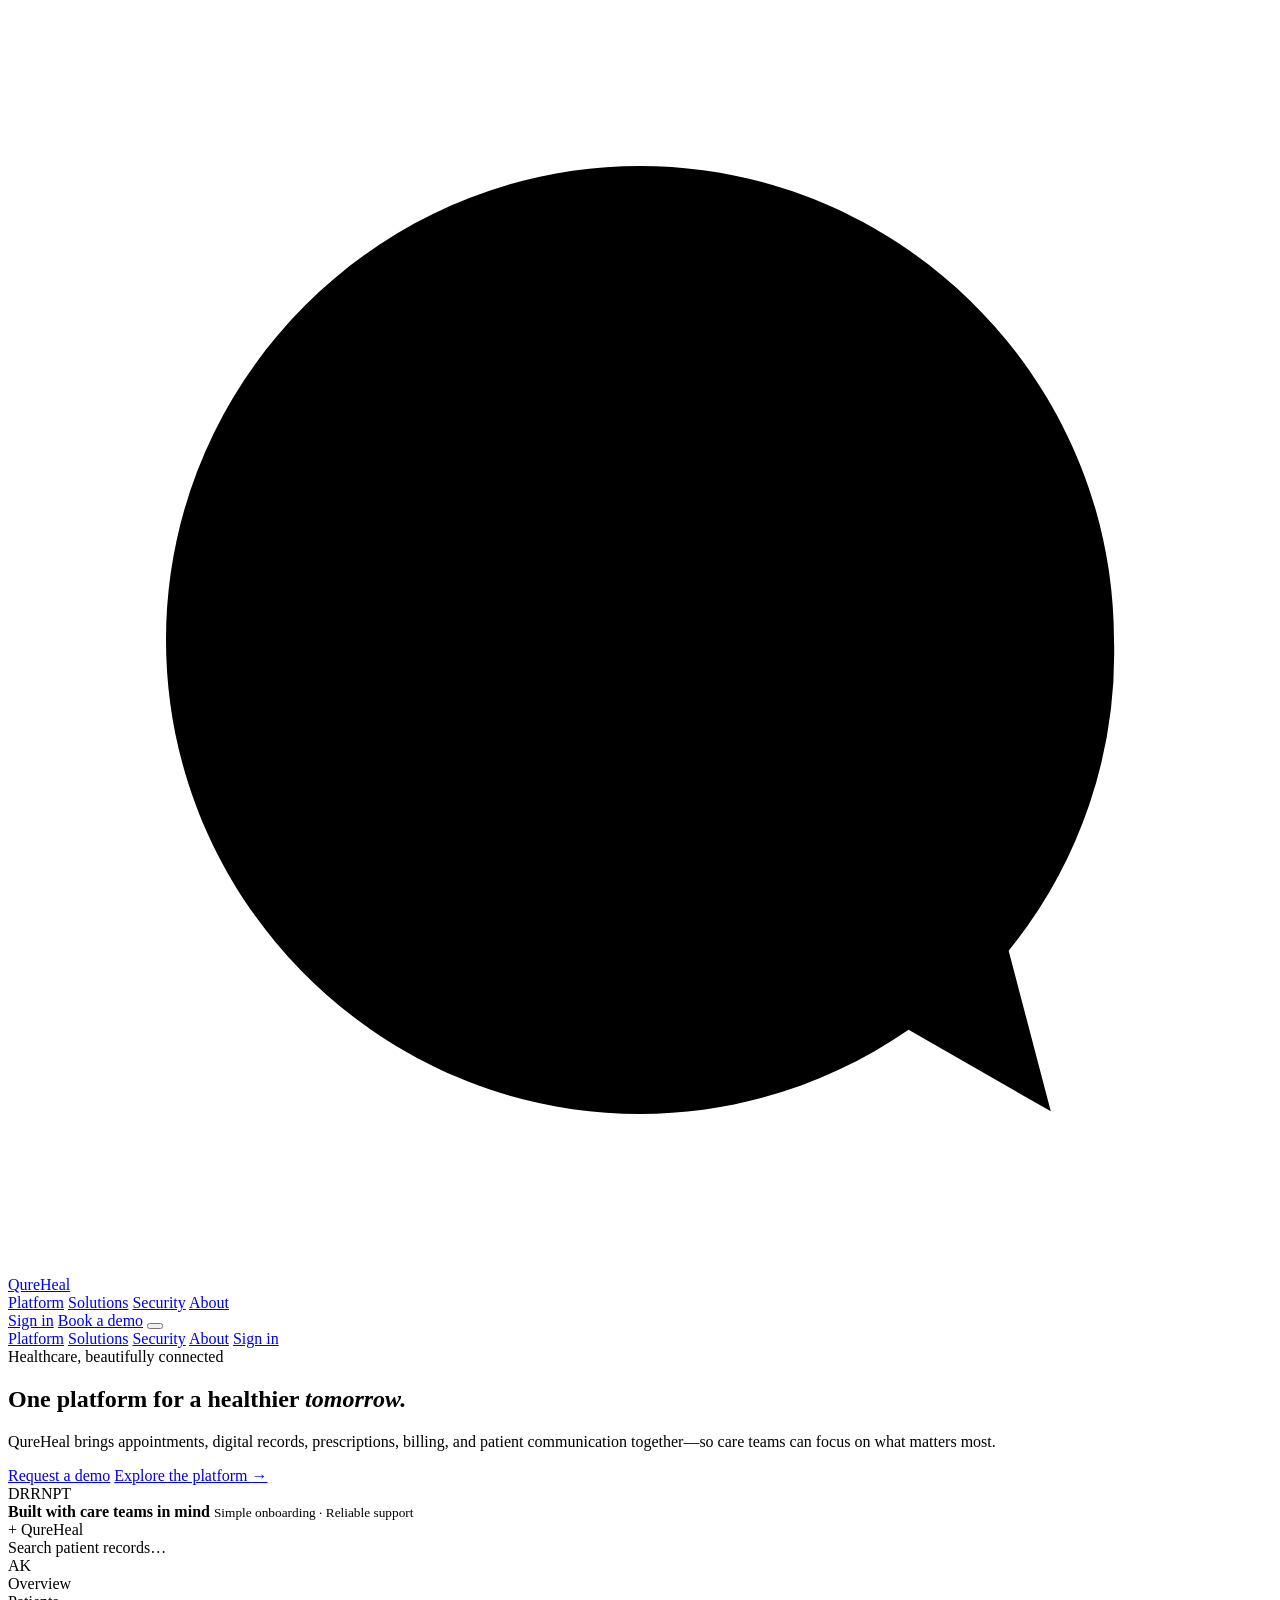
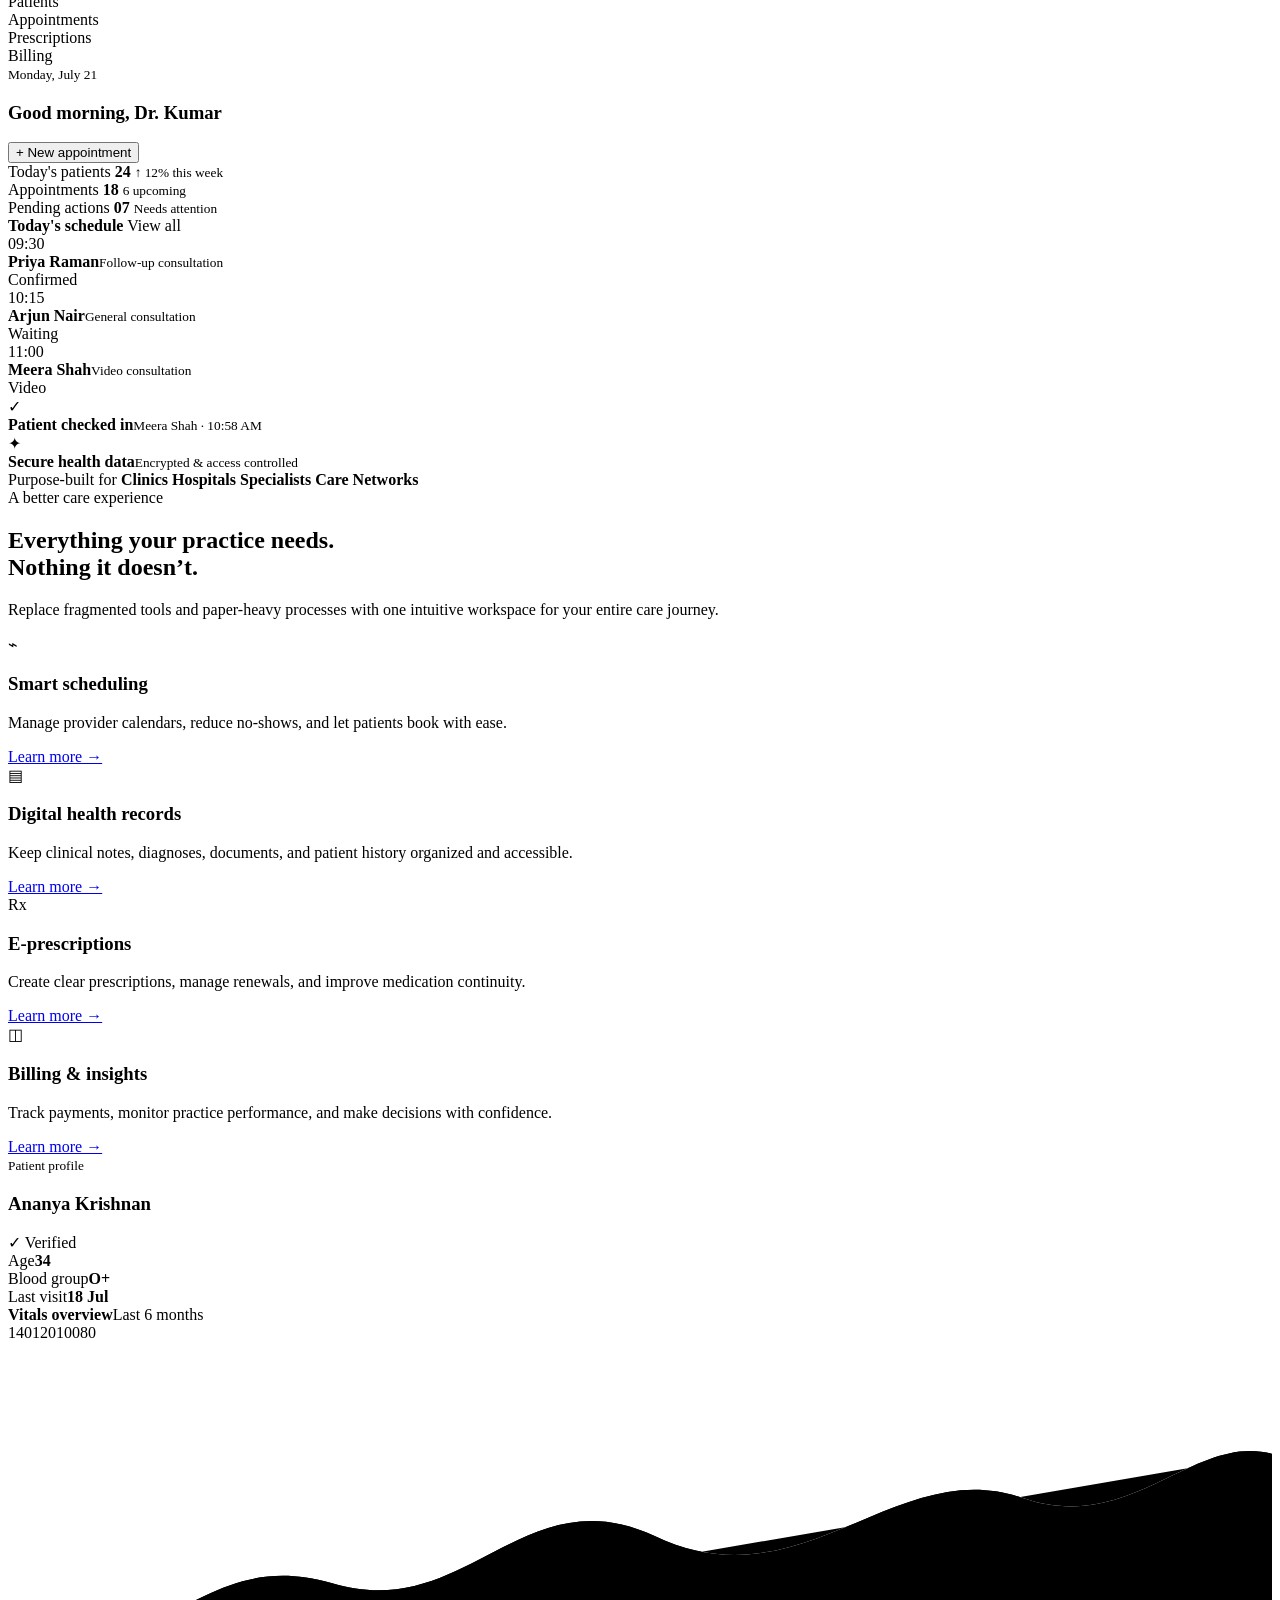
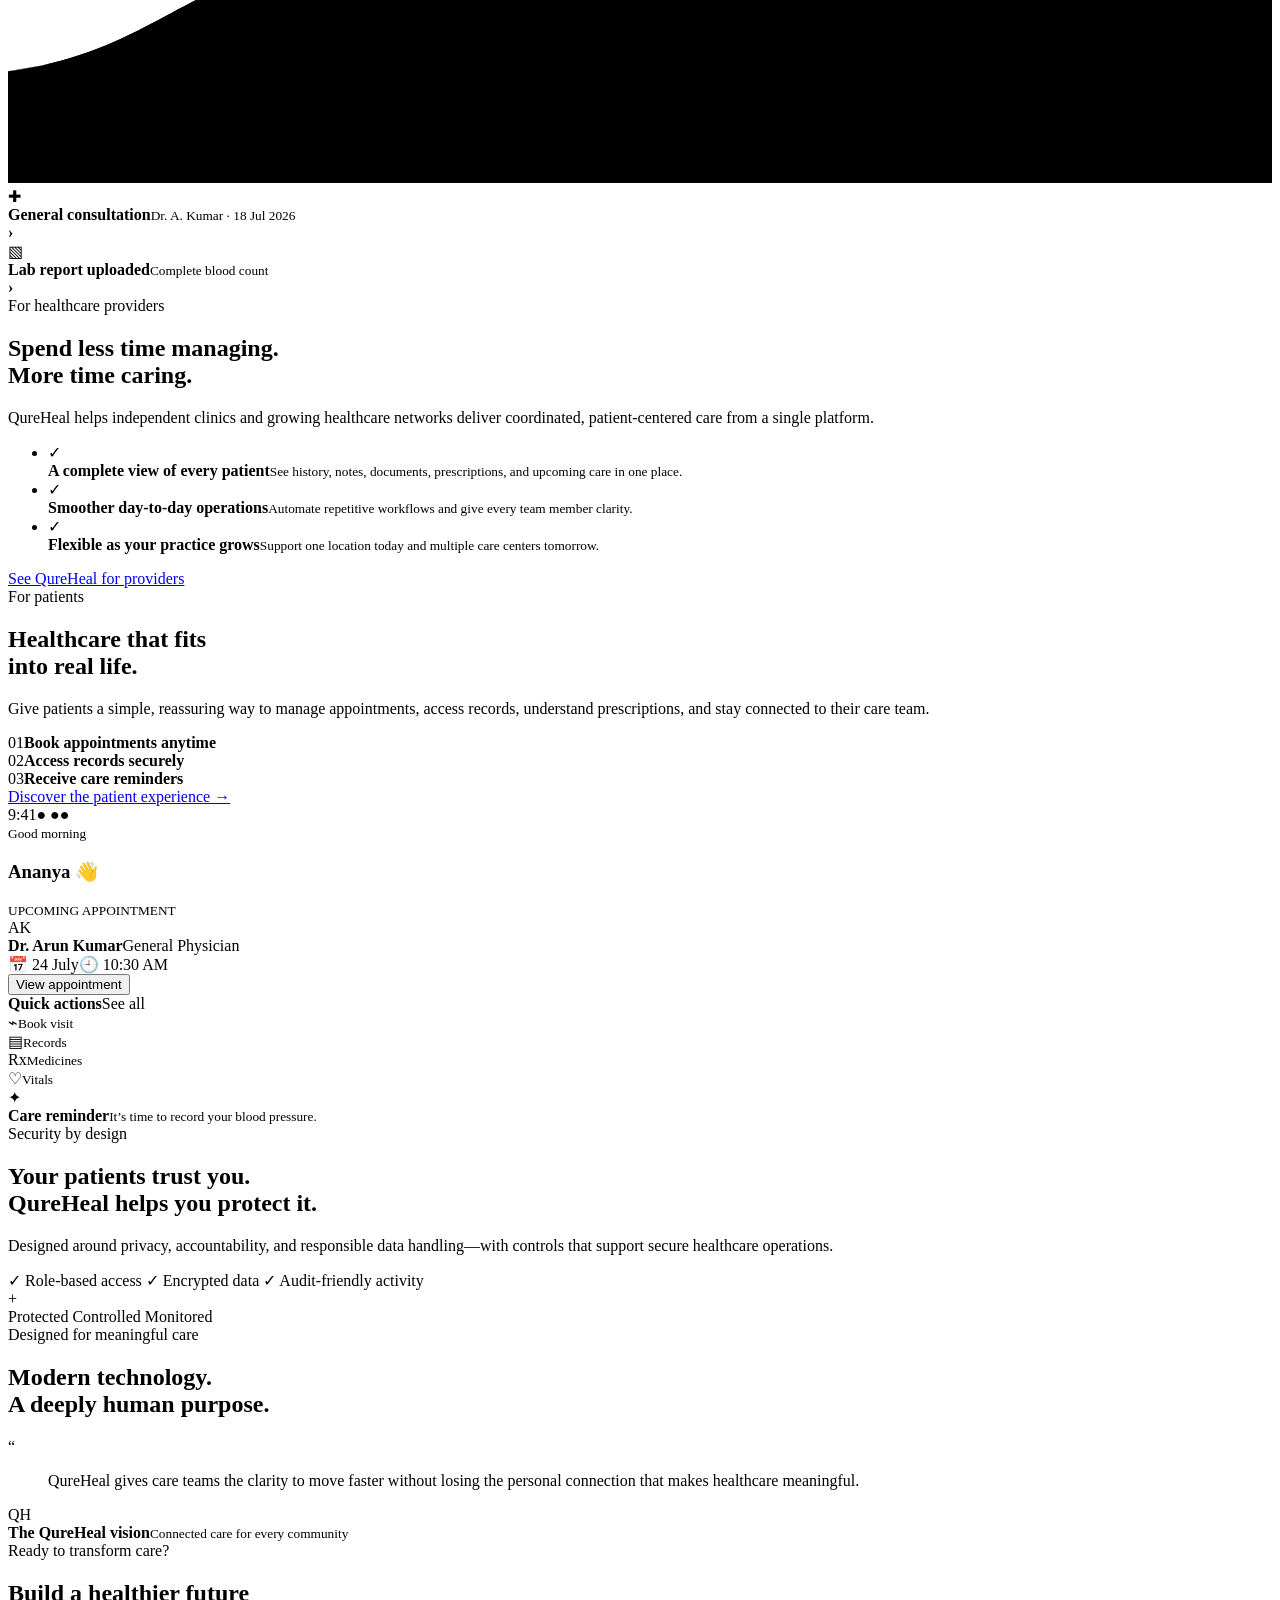
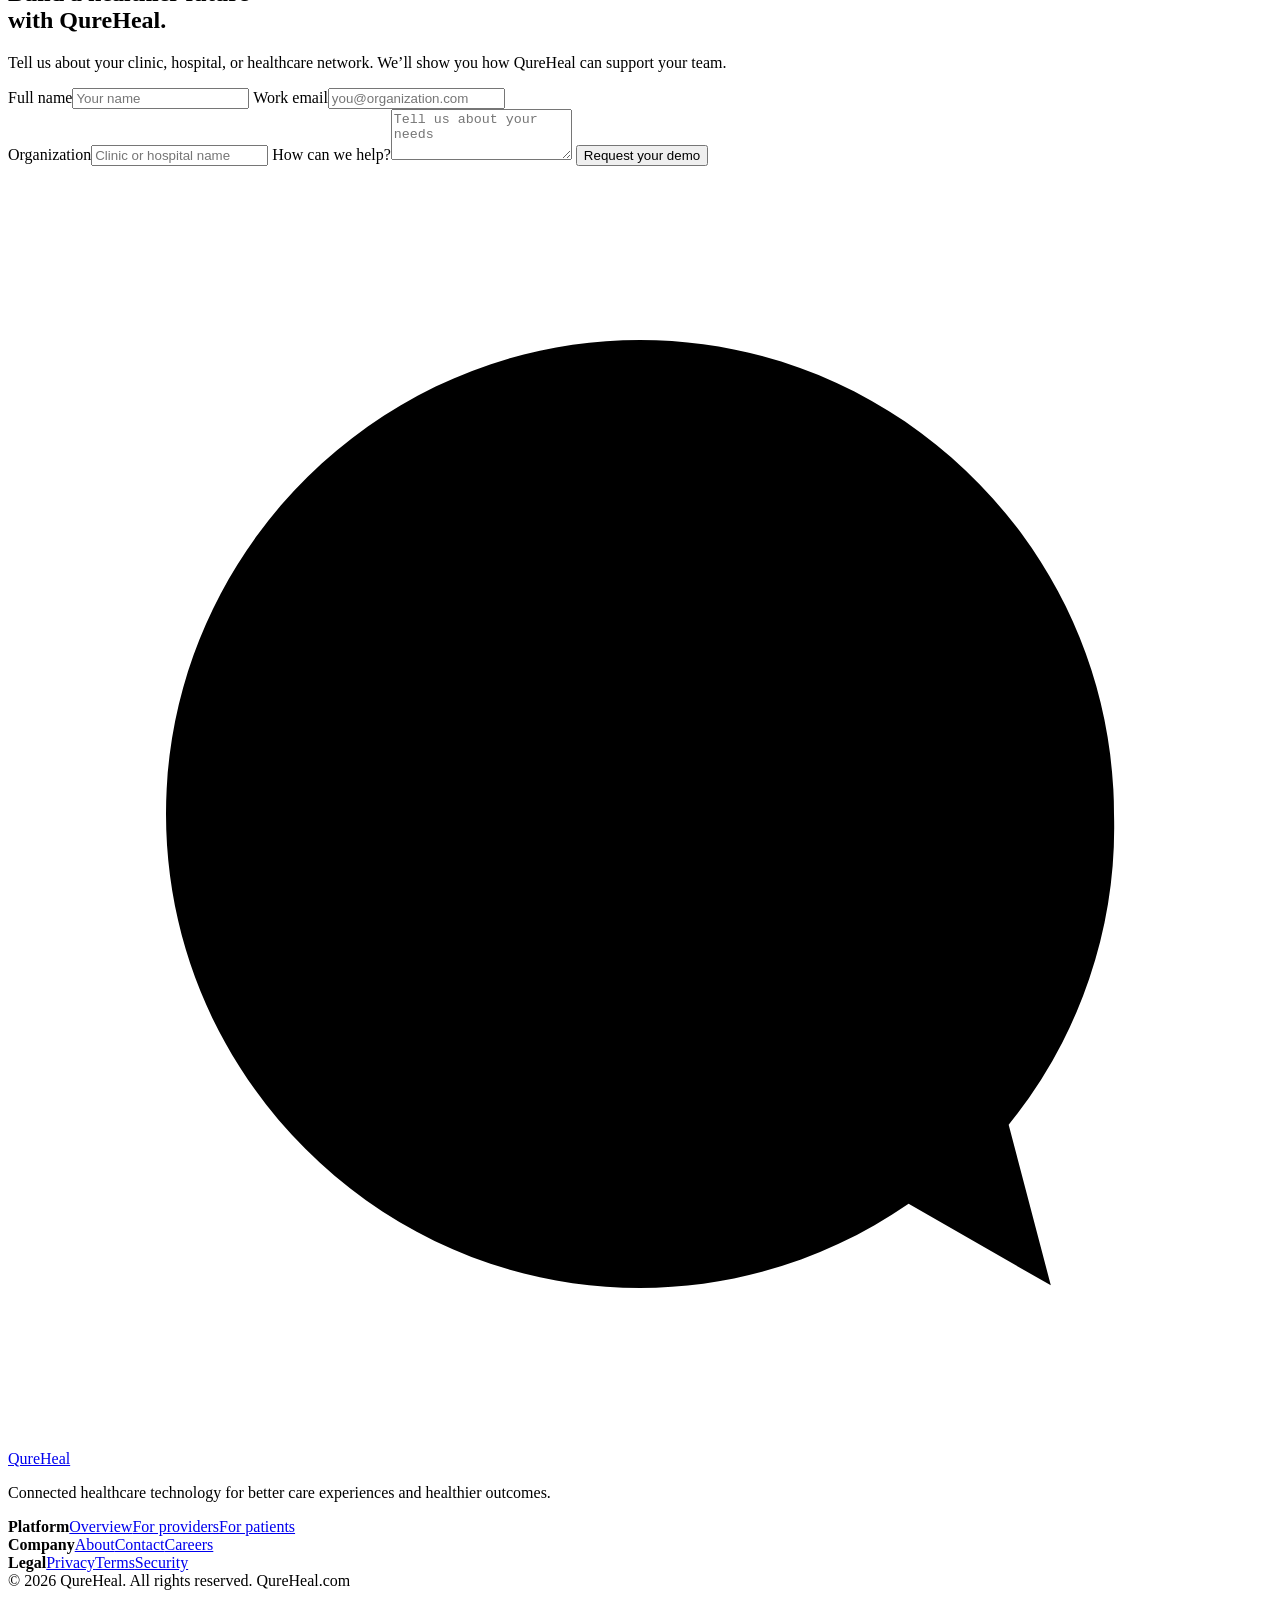
==== index.html @ cb043778 "index.html" ====
<!DOCTYPE html>
<html lang="en">
<head>
  <meta charset="UTF-8" />
  <meta name="viewport" content="width=device-width, initial-scale=1.0" />
  <meta name="description" content="QureHeal connects clinics, doctors, and patients through secure digital health records, appointments, prescriptions, and care coordination." />
  <title>QureHeal — Connected Care. Better Outcomes.</title>
  <link rel="preconnect" href="https://fonts.googleapis.com">
  <link rel="preconnect" href="https://fonts.gstatic.com" crossorigin>
  <link href="https://fonts.googleapis.com/css2?family=DM+Sans:wght@400;500;600;700&family=Manrope:wght@600;700;800&display=swap" rel="stylesheet">
  <link rel="stylesheet" href="styles.css" />
</head>
<body>
  <header class="site-header" id="top">
    <div class="container nav-wrap">
      <a class="brand" href="#top" aria-label="QureHeal home">
        <span class="brand-mark" aria-hidden="true">
          <svg viewBox="0 0 48 48">
            <path d="M24 6C14.1 6 6 14.1 6 24s8.1 18 18 18c3.8 0 7.3-1.2 10.2-3.2l5.4 3.1-1.6-6.1A17.9 17.9 0 0 0 42 24C42 14.1 33.9 6 24 6Z"/>
            <path class="cross" d="M21 14h6v7h7v6h-7v7h-6v-7h-7v-6h7z"/>
          </svg>
        </span>
        <span>Qure<span>Heal</span></span>
      </a>

      <nav class="desktop-nav" aria-label="Primary navigation">
        <a href="#platform">Platform</a>
        <a href="#solutions">Solutions</a>
        <a href="#security">Security</a>
        <a href="#about">About</a>
      </nav>

      <div class="nav-actions">
        <a class="text-link desktop-only" href="#contact">Sign in</a>
        <a class="btn btn-small" href="#contact">Book a demo</a>
        <button class="menu-button" aria-label="Open menu" aria-expanded="false">
          <span></span><span></span><span></span>
        </button>
      </div>
    </div>

    <div class="mobile-nav" aria-hidden="true">
      <a href="#platform">Platform</a>
      <a href="#solutions">Solutions</a>
      <a href="#security">Security</a>
      <a href="#about">About</a>
      <a href="#contact">Sign in</a>
    </div>
  </header>

  <main>
    <section class="hero">
      <div class="hero-orb hero-orb-one"></div>
      <div class="hero-orb hero-orb-two"></div>
      <div class="container hero-grid">
        <div class="hero-copy reveal">
          <div class="eyebrow">
            <span class="eyebrow-dot"></span>
            Healthcare, beautifully connected
          </div>
          <h1>One platform for a healthier <em>tomorrow.</em></h1>
          <p class="hero-lead">
            QureHeal brings appointments, digital records, prescriptions, billing, and patient communication together—so care teams can focus on what matters most.
          </p>
          <div class="hero-actions">
            <a class="btn" href="#contact">Request a demo</a>
            <a class="btn btn-secondary" href="#platform">
              Explore the platform
              <span aria-hidden="true">→</span>
            </a>
          </div>
          <div class="trust-row">
            <div class="avatar-stack" aria-label="Healthcare professionals">
              <span>DR</span><span>RN</span><span>PT</span>
            </div>
            <div>
              <strong>Built with care teams in mind</strong>
              <small>Simple onboarding · Reliable support</small>
            </div>
          </div>
        </div>

        <div class="hero-visual reveal">
          <div class="dashboard-shell">
            <div class="dashboard-top">
              <div class="mini-brand"><span>+</span> QureHeal</div>
              <div class="dashboard-search">Search patient records…</div>
              <div class="doctor-avatar">AK</div>
            </div>
            <div class="dashboard-body">
              <aside class="dash-sidebar">
                <div class="side-pill active">Overview</div>
                <div class="side-pill">Patients</div>
                <div class="side-pill">Appointments</div>
                <div class="side-pill">Prescriptions</div>
                <div class="side-pill">Billing</div>
              </aside>
              <div class="dash-content">
                <div class="dash-title-row">
                  <div>
                    <small>Monday, July 21</small>
                    <h3>Good morning, Dr. Kumar</h3>
                  </div>
                  <button>+ New appointment</button>
                </div>
                <div class="metric-grid">
                  <div class="metric-card">
                    <span>Today's patients</span>
                    <strong>24</strong>
                    <small>↑ 12% this week</small>
                  </div>
                  <div class="metric-card">
                    <span>Appointments</span>
                    <strong>18</strong>
                    <small>6 upcoming</small>
                  </div>
                  <div class="metric-card">
                    <span>Pending actions</span>
                    <strong>07</strong>
                    <small>Needs attention</small>
                  </div>
                </div>
                <div class="schedule-card">
                  <div class="schedule-head">
                    <strong>Today's schedule</strong>
                    <span>View all</span>
                  </div>
                  <div class="appointment">
                    <time>09:30</time><span class="status-dot"></span>
                    <div><strong>Priya Raman</strong><small>Follow-up consultation</small></div>
                    <span class="tag">Confirmed</span>
                  </div>
                  <div class="appointment">
                    <time>10:15</time><span class="status-dot orange"></span>
                    <div><strong>Arjun Nair</strong><small>General consultation</small></div>
                    <span class="tag waiting">Waiting</span>
                  </div>
                  <div class="appointment">
                    <time>11:00</time><span class="status-dot blue"></span>
                    <div><strong>Meera Shah</strong><small>Video consultation</small></div>
                    <span class="tag video">Video</span>
                  </div>
                </div>
              </div>
            </div>
          </div>

          <div class="floating-card floating-patient">
            <span class="float-icon">✓</span>
            <div><strong>Patient checked in</strong><small>Meera Shah · 10:58 AM</small></div>
          </div>

          <div class="floating-card floating-secure">
            <span class="shield">✦</span>
            <div><strong>Secure health data</strong><small>Encrypted & access controlled</small></div>
          </div>
        </div>
      </div>
      <div class="container logo-strip">
        <span>Purpose-built for</span>
        <strong>Clinics</strong>
        <strong>Hospitals</strong>
        <strong>Specialists</strong>
        <strong>Care Networks</strong>
      </div>
    </section>

    <section class="section intro-section" id="platform">
      <div class="container centered reveal">
        <div class="section-kicker">A better care experience</div>
        <h2>Everything your practice needs.<br><span>Nothing it doesn’t.</span></h2>
        <p>Replace fragmented tools and paper-heavy processes with one intuitive workspace for your entire care journey.</p>
      </div>

      <div class="container feature-grid">
        <article class="feature-card reveal">
          <div class="feature-icon">⌁</div>
          <h3>Smart scheduling</h3>
          <p>Manage provider calendars, reduce no-shows, and let patients book with ease.</p>
          <a href="#contact">Learn more →</a>
        </article>
        <article class="feature-card reveal">
          <div class="feature-icon">▤</div>
          <h3>Digital health records</h3>
          <p>Keep clinical notes, diagnoses, documents, and patient history organized and accessible.</p>
          <a href="#contact">Learn more →</a>
        </article>
        <article class="feature-card reveal">
          <div class="feature-icon">Rx</div>
          <h3>E-prescriptions</h3>
          <p>Create clear prescriptions, manage renewals, and improve medication continuity.</p>
          <a href="#contact">Learn more →</a>
        </article>
        <article class="feature-card reveal">
          <div class="feature-icon">◫</div>
          <h3>Billing & insights</h3>
          <p>Track payments, monitor practice performance, and make decisions with confidence.</p>
          <a href="#contact">Learn more →</a>
        </article>
      </div>
    </section>

    <section class="section split-section" id="solutions">
      <div class="container split-grid">
        <div class="product-visual reveal">
          <div class="patient-panel">
            <div class="panel-header">
              <div>
                <small>Patient profile</small>
                <h3>Ananya Krishnan</h3>
              </div>
              <span class="verified">✓ Verified</span>
            </div>
            <div class="patient-summary">
              <div><span>Age</span><strong>34</strong></div>
              <div><span>Blood group</span><strong>O+</strong></div>
              <div><span>Last visit</span><strong>18 Jul</strong></div>
            </div>
            <div class="vitals">
              <div class="vitals-head"><strong>Vitals overview</strong><span>Last 6 months</span></div>
              <div class="chart">
                <div class="chart-labels"><span>140</span><span>120</span><span>100</span><span>80</span></div>
                <svg viewBox="0 0 430 150" preserveAspectRatio="none" aria-label="Sample patient vitals chart">
                  <defs>
                    <linearGradient id="area" x1="0" y1="0" x2="0" y2="1">
                      <stop offset="0%" stop-color="#11b89a" stop-opacity=".3"/>
                      <stop offset="100%" stop-color="#11b89a" stop-opacity="0"/>
                    </linearGradient>
                  </defs>
                  <path class="area" d="M0,112 C55,105 68,70 110,82 C156,96 175,45 220,66 C270,90 302,38 345,53 C382,66 403,31 430,38 L430,150 L0,150 Z"/>
                  <path class="line" d="M0,112 C55,105 68,70 110,82 C156,96 175,45 220,66 C270,90 302,38 345,53 C382,66 403,31 430,38"/>
                </svg>
              </div>
            </div>
            <div class="record-list">
              <div><span class="record-icon">✚</span><div><strong>General consultation</strong><small>Dr. A. Kumar · 18 Jul 2026</small></div><b>›</b></div>
              <div><span class="record-icon purple">▧</span><div><strong>Lab report uploaded</strong><small>Complete blood count</small></div><b>›</b></div>
            </div>
          </div>
        </div>

        <div class="split-copy reveal">
          <div class="section-kicker">For healthcare providers</div>
          <h2>Spend less time managing.<br><span>More time caring.</span></h2>
          <p>QureHeal helps independent clinics and growing healthcare networks deliver coordinated, patient-centered care from a single platform.</p>
          <ul class="check-list">
            <li><span>✓</span><div><strong>A complete view of every patient</strong><small>See history, notes, documents, prescriptions, and upcoming care in one place.</small></div></li>
            <li><span>✓</span><div><strong>Smoother day-to-day operations</strong><small>Automate repetitive workflows and give every team member clarity.</small></div></li>
            <li><span>✓</span><div><strong>Flexible as your practice grows</strong><small>Support one location today and multiple care centers tomorrow.</small></div></li>
          </ul>
          <a class="btn btn-dark" href="#contact">See QureHeal for providers</a>
        </div>
      </div>
    </section>

    <section class="section patient-section">
      <div class="container split-grid reverse">
        <div class="split-copy reveal">
          <div class="section-kicker">For patients</div>
          <h2>Healthcare that fits<br><span>into real life.</span></h2>
          <p>Give patients a simple, reassuring way to manage appointments, access records, understand prescriptions, and stay connected to their care team.</p>
          <div class="mini-features">
            <div><span>01</span><strong>Book appointments anytime</strong></div>
            <div><span>02</span><strong>Access records securely</strong></div>
            <div><span>03</span><strong>Receive care reminders</strong></div>
          </div>
          <a class="btn btn-secondary" href="#contact">Discover the patient experience →</a>
        </div>

        <div class="phone-scene reveal">
          <div class="phone">
            <div class="phone-notch"></div>
            <div class="phone-screen">
              <div class="phone-top"><span>9:41</span><span>● ●●</span></div>
              <div class="phone-greeting"><small>Good morning</small><h3>Ananya 👋</h3></div>
              <div class="next-visit">
                <small>UPCOMING APPOINTMENT</small>
                <div class="doctor-row">
                  <div class="doc-image">AK</div>
                  <div><strong>Dr. Arun Kumar</strong><span>General Physician</span></div>
                </div>
                <div class="visit-meta"><span>📅 24 July</span><span>🕘 10:30 AM</span></div>
                <button>View appointment</button>
              </div>
              <div class="quick-title"><strong>Quick actions</strong><span>See all</span></div>
              <div class="quick-grid">
                <div><span>⌁</span><small>Book visit</small></div>
                <div><span>▤</span><small>Records</small></div>
                <div><span>Rx</span><small>Medicines</small></div>
                <div><span>♡</span><small>Vitals</small></div>
              </div>
              <div class="care-tip"><span>✦</span><div><strong>Care reminder</strong><small>It’s time to record your blood pressure.</small></div></div>
            </div>
          </div>
          <div class="phone-ring ring-one"></div>
          <div class="phone-ring ring-two"></div>
        </div>
      </div>
    </section>

    <section class="section security-section" id="security">
      <div class="container security-card reveal">
        <div class="security-copy">
          <div class="section-kicker light">Security by design</div>
          <h2>Your patients trust you.<br>QureHeal helps you protect it.</h2>
          <p>Designed around privacy, accountability, and responsible data handling—with controls that support secure healthcare operations.</p>
          <div class="security-points">
            <span>✓ Role-based access</span>
            <span>✓ Encrypted data</span>
            <span>✓ Audit-friendly activity</span>
          </div>
        </div>
        <div class="security-visual">
          <div class="shield-big">
            <div class="shield-inner">+</div>
          </div>
          <div class="orbit orbit-a"><i></i></div>
          <div class="orbit orbit-b"><i></i></div>
          <span class="security-label label-one">Protected</span>
          <span class="security-label label-two">Controlled</span>
          <span class="security-label label-three">Monitored</span>
        </div>
      </div>
    </section>

    <section class="section testimonial-section" id="about">
      <div class="container centered reveal">
        <div class="section-kicker">Designed for meaningful care</div>
        <h2>Modern technology.<br><span>A deeply human purpose.</span></h2>
      </div>
      <div class="container quote-card reveal">
        <div class="quote-mark">“</div>
        <blockquote>
          QureHeal gives care teams the clarity to move faster without losing the personal connection that makes healthcare meaningful.
        </blockquote>
        <div class="quote-person">
          <div class="person-avatar">QH</div>
          <div><strong>The QureHeal vision</strong><small>Connected care for every community</small></div>
        </div>
      </div>
    </section>

    <section class="cta-section" id="contact">
      <div class="container cta-wrap reveal">
        <div>
          <div class="section-kicker light">Ready to transform care?</div>
          <h2>Build a healthier future<br>with QureHeal.</h2>
          <p>Tell us about your clinic, hospital, or healthcare network. We’ll show you how QureHeal can support your team.</p>
        </div>
        <form class="demo-form" id="demoForm">
          <div class="form-row">
            <label>Full name<input type="text" name="name" placeholder="Your name" required></label>
            <label>Work email<input type="email" name="email" placeholder="you@organization.com" required></label>
          </div>
          <label>Organization<input type="text" name="organization" placeholder="Clinic or hospital name"></label>
          <label>How can we help?<textarea name="message" rows="3" placeholder="Tell us about your needs"></textarea></label>
          <button class="btn btn-white" type="submit">Request your demo</button>
          <p class="form-status" role="status"></p>
        </form>
      </div>
    </section>
  </main>

  <footer>
    <div class="container footer-top">
      <div class="footer-brand">
        <a class="brand brand-light" href="#top">
          <span class="brand-mark" aria-hidden="true">
            <svg viewBox="0 0 48 48"><path d="M24 6C14.1 6 6 14.1 6 24s8.1 18 18 18c3.8 0 7.3-1.2 10.2-3.2l5.4 3.1-1.6-6.1A17.9 17.9 0 0 0 42 24C42 14.1 33.9 6 24 6Z"/><path class="cross" d="M21 14h6v7h7v6h-7v7h-6v-7h-7v-6h7z"/></svg>
          </span>
          <span>Qure<span>Heal</span></span>
        </a>
        <p>Connected healthcare technology for better care experiences and healthier outcomes.</p>
      </div>
      <div class="footer-links">
        <div><strong>Platform</strong><a href="#platform">Overview</a><a href="#solutions">For providers</a><a href="#solutions">For patients</a></div>
        <div><strong>Company</strong><a href="#about">About</a><a href="#contact">Contact</a><a href="#contact">Careers</a></div>
        <div><strong>Legal</strong><a href="#">Privacy</a><a href="#">Terms</a><a href="#">Security</a></div>
      </div>
    </div>
    <div class="container footer-bottom">
      <span>© 2026 QureHeal. All rights reserved.</span>
      <span>QureHeal.com</span>
    </div>
  </footer>

  <script src="script.js"></script>
</body>
</html>
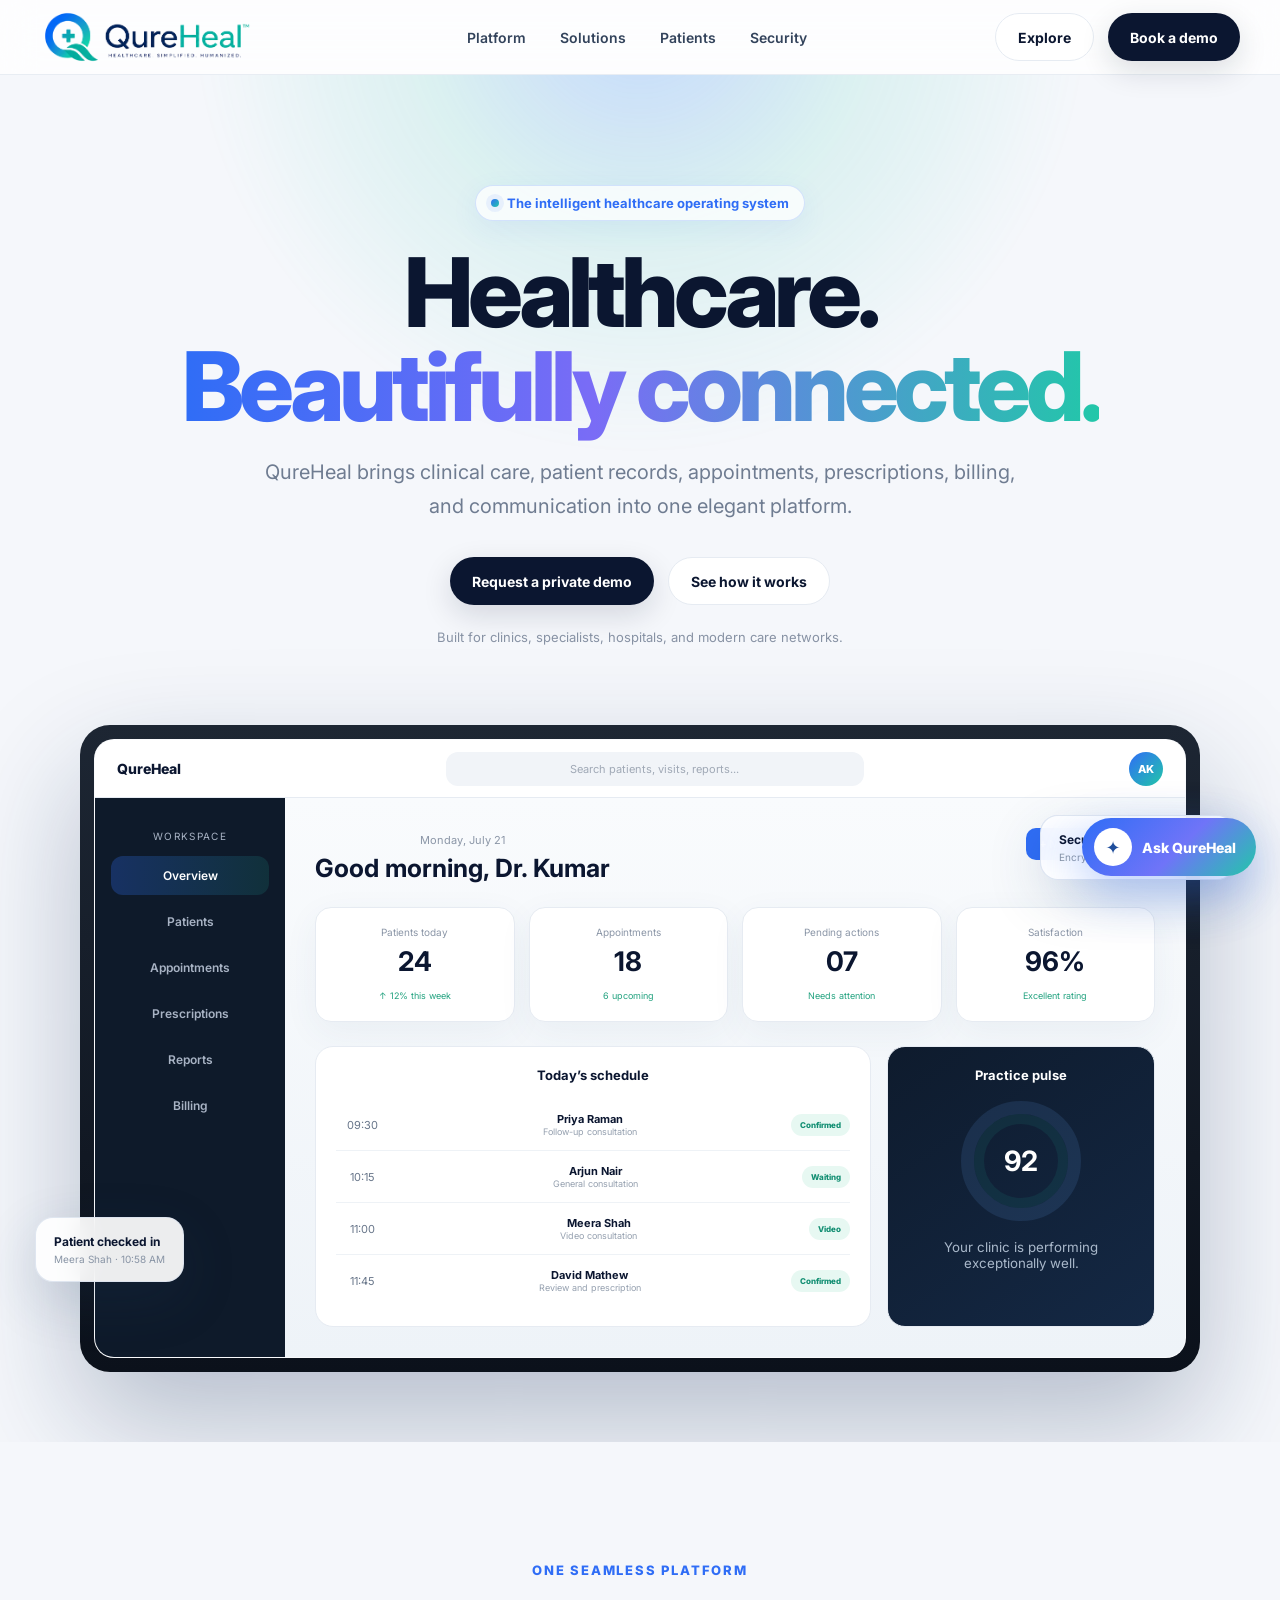
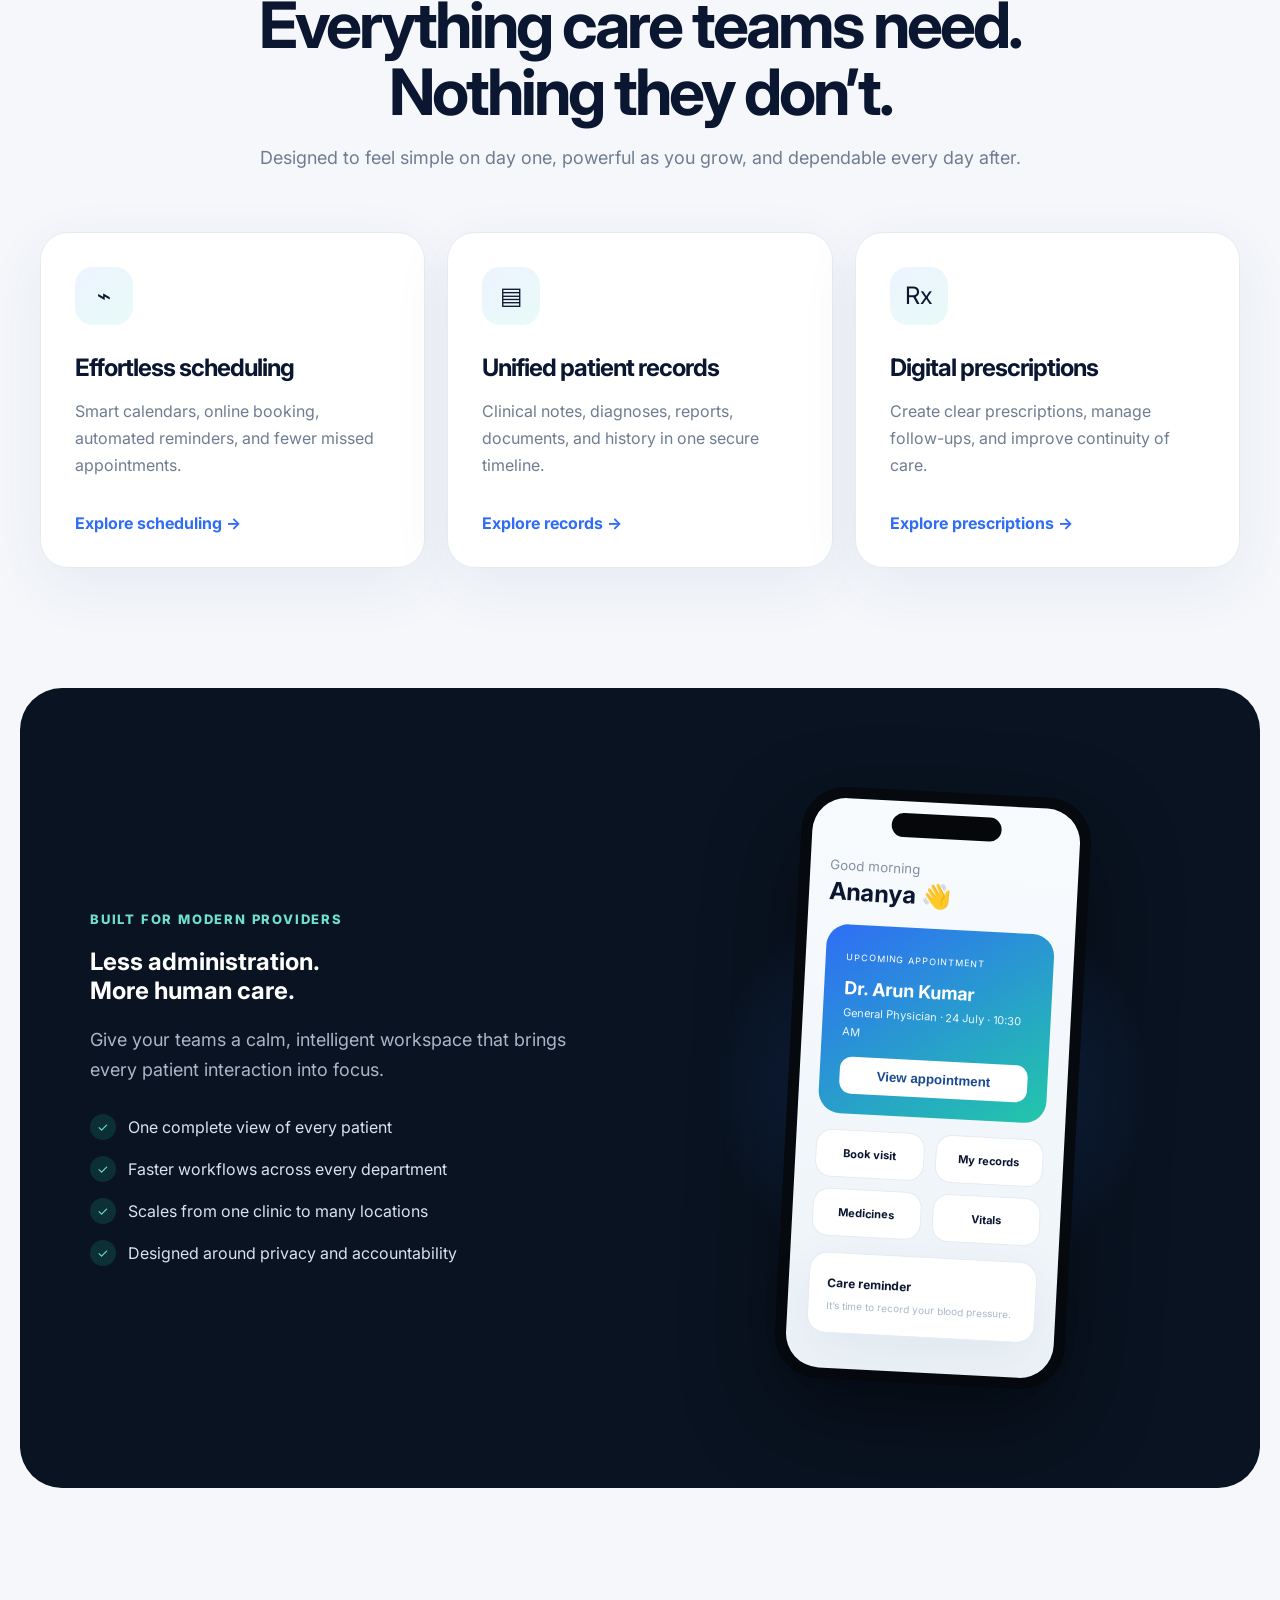
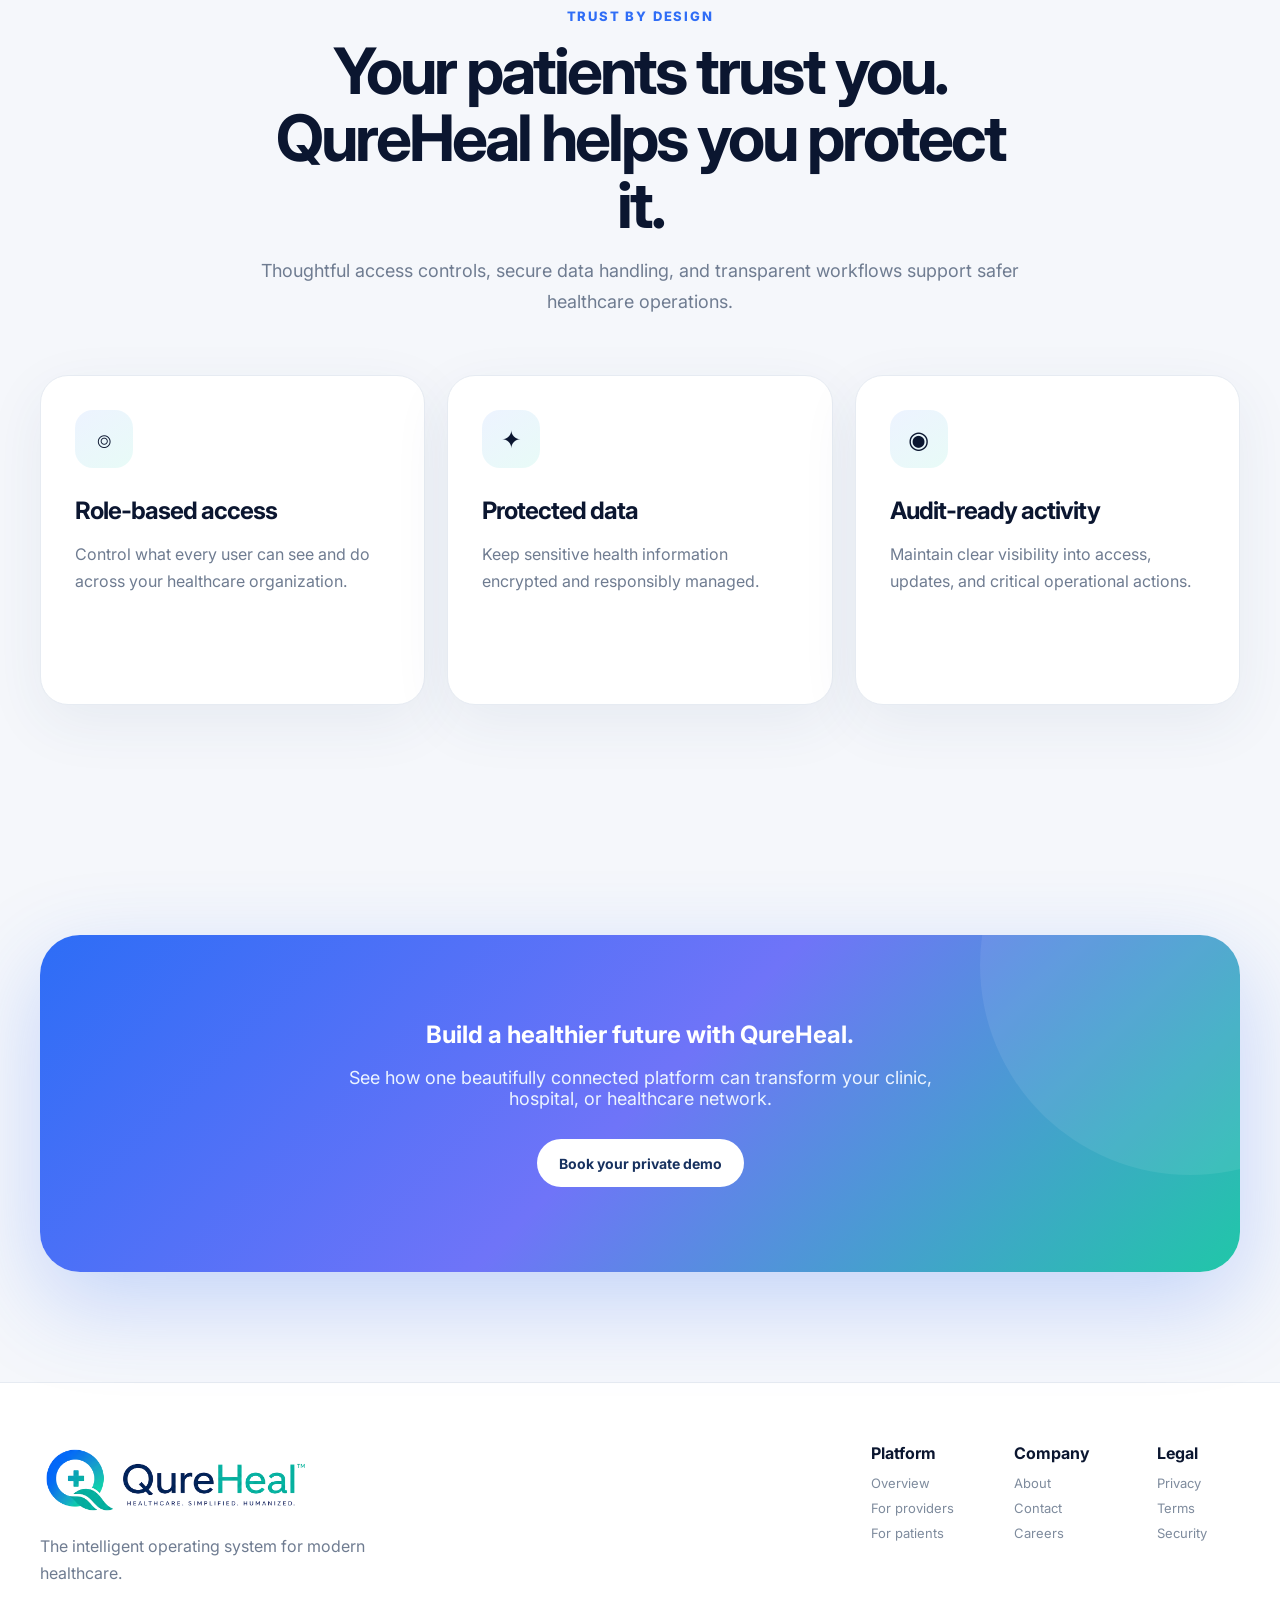
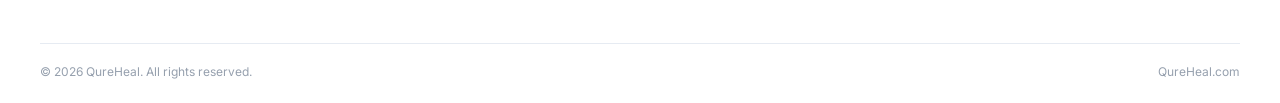
==== commit feb4f7f9: "Website updated with logo, chatbot,error files" ====
--- a/index.html
+++ b/index.html
@@ -1,389 +1,272 @@
 <!DOCTYPE html>
+
 <html lang="en">
 <head>
-  <meta charset="UTF-8" />
-  <meta name="viewport" content="width=device-width, initial-scale=1.0" />
-  <meta name="description" content="QureHeal connects clinics, doctors, and patients through secure digital health records, appointments, prescriptions, and care coordination." />
-  <title>QureHeal — Connected Care. Better Outcomes.</title>
-  <link rel="preconnect" href="https://fonts.googleapis.com">
-  <link rel="preconnect" href="https://fonts.gstatic.com" crossorigin>
-  <link href="https://fonts.googleapis.com/css2?family=DM+Sans:wght@400;500;600;700&family=Manrope:wght@600;700;800&display=swap" rel="stylesheet">
-  <link rel="stylesheet" href="styles.css" />
-</head>
+<meta charset="utf-8"/>
+<meta content="width=device-width, initial-scale=1.0" name="viewport"/>
+<meta content="QureHeal — The intelligent operating system for modern healthcare." name="description"/>
+<title>QureHeal — Healthcare. Simplified. Humanized.</title>
+<link href="https://fonts.googleapis.com" rel="preconnect"/>
+<link crossorigin="" href="https://fonts.gstatic.com" rel="preconnect"/>
+<link href="https://fonts.googleapis.com/css2?family=Inter:wght@400;500;600;700;800&amp;display=swap" rel="stylesheet"/>
+
+<link href="assets/css/styles.css" rel="stylesheet"/><link href="https://qureheal.com/" rel="canonical"/><link href="assets/images/qureheal-logo.png" rel="icon" type="image/png"/><meta content="website" property="og:type"/><meta content="QureHeal — Healthcare. Simplified. Humanized." property="og:title"/><meta content="The intelligent operating system for modern healthcare." property="og:description"/><meta content="https://qureheal.com/" property="og:url"/><meta content="https://qureheal.com/assets/images/qureheal-logo.png" property="og:image"/><meta content="summary_large_image" name="twitter:card"/><meta content="#2f6df6" name="theme-color"/></head>
 <body>
-  <header class="site-header" id="top">
-    <div class="container nav-wrap">
-      <a class="brand" href="#top" aria-label="QureHeal home">
-        <span class="brand-mark" aria-hidden="true">
-          <svg viewBox="0 0 48 48">
-            <path d="M24 6C14.1 6 6 14.1 6 24s8.1 18 18 18c3.8 0 7.3-1.2 10.2-3.2l5.4 3.1-1.6-6.1A17.9 17.9 0 0 0 42 24C42 14.1 33.9 6 24 6Z"/>
-            <path class="cross" d="M21 14h6v7h7v6h-7v7h-6v-7h-7v-6h7z"/>
-          </svg>
-        </span>
-        <span>Qure<span>Heal</span></span>
-      </a>
-
-      <nav class="desktop-nav" aria-label="Primary navigation">
-        <a href="#platform">Platform</a>
-        <a href="#solutions">Solutions</a>
-        <a href="#security">Security</a>
-        <a href="#about">About</a>
-      </nav>
-
-      <div class="nav-actions">
-        <a class="text-link desktop-only" href="#contact">Sign in</a>
-        <a class="btn btn-small" href="#contact">Book a demo</a>
-        <button class="menu-button" aria-label="Open menu" aria-expanded="false">
-          <span></span><span></span><span></span>
-        </button>
+<header>
+<div class="container nav">
+<a aria-label="QureHeal home" class="brand approved-brand" href="#top">
+<img alt="QureHeal — Healthcare. Simplified. Humanized." src="assets/images/qureheal-logo.png"/>
+</a>
+<nav>
+<a href="#platform">Platform</a>
+<a href="#solutions">Solutions</a>
+<a href="#patients">Patients</a>
+<a href="#security">Security</a>
+</nav>
+<div class="actions">
+<a class="btn btn-light" href="#platform">Explore</a>
+<a class="btn btn-primary" href="#contact">Book a demo</a>
+</div>
+</div>
+</header>
+<main id="top">
+<section class="hero">
+<div class="container">
+<div class="eyebrow"><i></i> The intelligent healthcare operating system</div>
+<h1>Healthcare.<br/><span class="gradient">Beautifully connected.</span></h1>
+<p>QureHeal brings clinical care, patient records, appointments, prescriptions, billing, and communication into one elegant platform.</p>
+<div class="hero-actions">
+<a class="btn btn-primary" href="#contact">Request a private demo</a>
+<a class="btn btn-light" href="#platform">See how it works</a>
+</div>
+<div class="trustline">Built for clinics, specialists, hospitals, and modern care networks.</div>
+<div class="hero-stage reveal">
+<div class="glow"></div>
+<div class="device">
+<div class="screen">
+<div class="appbar">
+<div class="mini-brand">QureHeal</div>
+<div class="search">Search patients, visits, reports...</div>
+<div class="avatar">AK</div>
+</div>
+<div class="appbody">
+<aside class="sidebar">
+<div class="side-title">Workspace</div>
+<div class="side-item active">Overview</div>
+<div class="side-item">Patients</div>
+<div class="side-item">Appointments</div>
+<div class="side-item">Prescriptions</div>
+<div class="side-item">Reports</div>
+<div class="side-item">Billing</div>
+</aside>
+<section class="content">
+<div class="welcome">
+<div><small>Monday, July 21</small><h3>Good morning, Dr. Kumar</h3></div>
+<button class="newbtn">+ New appointment</button>
+</div>
+<div class="stats">
+<div class="stat"><span>Patients today</span><strong>24</strong><small>↑ 12% this week</small></div>
+<div class="stat"><span>Appointments</span><strong>18</strong><small>6 upcoming</small></div>
+<div class="stat"><span>Pending actions</span><strong>07</strong><small>Needs attention</small></div>
+<div class="stat"><span>Satisfaction</span><strong>96%</strong><small>Excellent rating</small></div>
+</div>
+<div class="dashboard-grid">
+<div class="card">
+<h4>Today’s schedule</h4>
+<div class="appointment"><time>09:30</time><div><strong>Priya Raman</strong><small>Follow-up consultation</small></div><span class="tag">Confirmed</span></div>
+<div class="appointment"><time>10:15</time><div><strong>Arjun Nair</strong><small>General consultation</small></div><span class="tag">Waiting</span></div>
+<div class="appointment"><time>11:00</time><div><strong>Meera Shah</strong><small>Video consultation</small></div><span class="tag">Video</span></div>
+<div class="appointment"><time>11:45</time><div><strong>David Mathew</strong><small>Review and prescription</small></div><span class="tag">Confirmed</span></div>
+</div>
+<div class="card pulse-card">
+<h4>Practice pulse</h4>
+<div class="pulse-ring"><strong>92</strong></div>
+<small style="display:block;text-align:center;color:#a9b8ca">Your clinic is performing exceptionally well.</small>
+</div>
+</div>
+</section>
+</div>
+</div>
+</div>
+<div class="floating float-a"><strong>Patient checked in</strong><small>Meera Shah · 10:58 AM</small></div>
+<div class="floating float-b"><strong>Secure health data</strong><small>Encrypted and access controlled</small></div>
+</div>
+</div>
+</section>
+<section class="section" id="platform">
+<div class="container">
+<div class="section-head reveal">
+<div class="kicker">One seamless platform</div>
+<h2>Everything care teams need.<br/>Nothing they don’t.</h2>
+<p>Designed to feel simple on day one, powerful as you grow, and dependable every day after.</p>
+</div>
+<div class="feature-grid">
+<article class="feature reveal">
+<div class="icon">⌁</div>
+<h3>Effortless scheduling</h3>
+<p>Smart calendars, online booking, automated reminders, and fewer missed appointments.</p>
+<a href="#contact">Explore scheduling →</a>
+</article>
+<article class="feature reveal">
+<div class="icon">▤</div>
+<h3>Unified patient records</h3>
+<p>Clinical notes, diagnoses, reports, documents, and history in one secure timeline.</p>
+<a href="#contact">Explore records →</a>
+</article>
+<article class="feature reveal">
+<div class="icon">Rx</div>
+<h3>Digital prescriptions</h3>
+<p>Create clear prescriptions, manage follow-ups, and improve continuity of care.</p>
+<a href="#contact">Explore prescriptions →</a>
+</article>
+</div>
+</div>
+</section>
+<section class="dark-section" id="solutions">
+<div class="dark-grid">
+<div class="reveal">
+<div class="kicker" style="color:#6fe0c9">Built for modern providers</div>
+<h2>Less administration.<br/>More human care.</h2>
+<p>Give your teams a calm, intelligent workspace that brings every patient interaction into focus.</p>
+<div class="checks">
+<div class="check"><i>✓</i> One complete view of every patient</div>
+<div class="check"><i>✓</i> Faster workflows across every department</div>
+<div class="check"><i>✓</i> Scales from one clinic to many locations</div>
+<div class="check"><i>✓</i> Designed around privacy and accountability</div>
+</div>
+</div>
+<div class="phone-wrap reveal" id="patients">
+<div class="phone-glow"></div>
+<div class="phone">
+<div class="phone-screen">
+<div class="notch"></div>
+<div class="greeting"><small>Good morning</small><h3>Ananya 👋</h3></div>
+<div class="visit">
+<small>UPCOMING APPOINTMENT</small>
+<h4>Dr. Arun Kumar</h4>
+<p>General Physician · 24 July · 10:30 AM</p>
+<button>View appointment</button>
+</div>
+<div class="quick">
+<div>Book visit</div>
+<div>My records</div>
+<div>Medicines</div>
+<div>Vitals</div>
+</div>
+<div class="feature" style="min-height:auto;padding:18px;margin-top:16px;border-radius:18px">
+<strong style="color:#0b1630;font-size:12px">Care reminder</strong>
+<p style="margin:6px 0 0;font-size:10px">It’s time to record your blood pressure.</p>
+</div>
+</div>
+</div>
+</div>
+</div>
+</section>
+<section class="section" id="security">
+<div class="container">
+<div class="section-head reveal">
+<div class="kicker">Trust by design</div>
+<h2>Your patients trust you.<br/>QureHeal helps you protect it.</h2>
+<p>Thoughtful access controls, secure data handling, and transparent workflows support safer healthcare operations.</p>
+</div>
+<div class="feature-grid">
+<article class="feature reveal">
+<div class="icon">⌾</div>
+<h3>Role-based access</h3>
+<p>Control what every user can see and do across your healthcare organization.</p>
+</article>
+<article class="feature reveal">
+<div class="icon">✦</div>
+<h3>Protected data</h3>
+<p>Keep sensitive health information encrypted and responsibly managed.</p>
+</article>
+<article class="feature reveal">
+<div class="icon">◉</div>
+<h3>Audit-ready activity</h3>
+<p>Maintain clear visibility into access, updates, and critical operational actions.</p>
+</article>
+</div>
+</div>
+</section>
+<section class="cta" id="contact">
+<div class="container">
+<div class="cta-box reveal">
+<h2>Build a healthier future with QureHeal.</h2>
+<p>See how one beautifully connected platform can transform your clinic, hospital, or healthcare network.</p>
+<a class="btn" href="mailto:hello@qureheal.com">Book your private demo</a>
+</div>
+</div>
+</section>
+</main>
+<footer>
+<div class="container">
+<div class="footer-grid">
+<div>
+<div class="brand approved-brand footer-brand">
+<img alt="QureHeal — Healthcare. Simplified. Humanized." src="assets/images/qureheal-logo.png"/>
+</div>
+<p class="footer-copy">The intelligent operating system for modern healthcare.</p>
+</div>
+<div class="footer-links">
+<div><strong>Platform</strong><a href="#platform">Overview</a><a href="#solutions">For providers</a><a href="#patients">For patients</a></div>
+<div><strong>Company</strong><a href="#">About</a><a href="#contact">Contact</a><a href="#">Careers</a></div>
+<div><strong>Legal</strong><a href="#">Privacy</a><a href="#">Terms</a><a href="#security">Security</a></div>
+</div>
+</div>
+<div class="copyright"><span>© 2026 QureHeal. All rights reserved.</span><span>QureHeal.com</span></div>
+</div>
+</footer>
+
+
+<!-- QureHeal website assistant -->
+<section class="qh-chat" aria-label="QureHeal website assistant">
+  <button class="qh-chat__launcher" id="qhChatLauncher" type="button"
+    aria-label="Open QureHeal assistant" aria-expanded="false" aria-controls="qhChatPanel">
+    <span class="qh-chat__launcher-icon" aria-hidden="true">✦</span>
+    <span class="qh-chat__launcher-label">Ask QureHeal</span>
+  </button>
+
+  <div class="qh-chat__panel" id="qhChatPanel" role="dialog" aria-modal="false"
+    aria-labelledby="qhChatTitle" hidden>
+    <header class="qh-chat__header">
+      <div class="qh-chat__identity">
+        <div class="qh-chat__avatar" aria-hidden="true">Q</div>
+        <div>
+          <strong id="qhChatTitle">QureHeal Assistant</strong>
+          <span><i aria-hidden="true"></i> Online</span>
+        </div>
+      </div>
+      <button class="qh-chat__close" id="qhChatClose" type="button"
+        aria-label="Close assistant">×</button>
+    </header>
+
+    <div class="qh-chat__messages" id="qhChatMessages" aria-live="polite">
+      <div class="qh-chat__message qh-chat__message--bot">
+        <div class="qh-chat__bubble">
+          Hello! I can help you learn about QureHeal, provider customization,
+          security, implementation, or booking a demo.
+        </div>
       </div>
     </div>
 
-    <div class="mobile-nav" aria-hidden="true">
-      <a href="#platform">Platform</a>
-      <a href="#solutions">Solutions</a>
-      <a href="#security">Security</a>
-      <a href="#about">About</a>
-      <a href="#contact">Sign in</a>
+    <div class="qh-chat__suggestions" id="qhChatSuggestions" aria-label="Suggested questions">
+      <button type="button" data-chat-question="What is QureHeal?">What is QureHeal?</button>
+      <button type="button" data-chat-question="Can QureHeal be customized for my hospital?">Provider customization</button>
+      <button type="button" data-chat-question="How do I book a demo?">Book a demo</button>
     </div>
-  </header>
-
-  <main>
-    <section class="hero">
-      <div class="hero-orb hero-orb-one"></div>
-      <div class="hero-orb hero-orb-two"></div>
-      <div class="container hero-grid">
-        <div class="hero-copy reveal">
-          <div class="eyebrow">
-            <span class="eyebrow-dot"></span>
-            Healthcare, beautifully connected
-          </div>
-          <h1>One platform for a healthier <em>tomorrow.</em></h1>
-          <p class="hero-lead">
-            QureHeal brings appointments, digital records, prescriptions, billing, and patient communication together—so care teams can focus on what matters most.
-          </p>
-          <div class="hero-actions">
-            <a class="btn" href="#contact">Request a demo</a>
-            <a class="btn btn-secondary" href="#platform">
-              Explore the platform
-              <span aria-hidden="true">→</span>
-            </a>
-          </div>
-          <div class="trust-row">
-            <div class="avatar-stack" aria-label="Healthcare professionals">
-              <span>DR</span><span>RN</span><span>PT</span>
-            </div>
-            <div>
-              <strong>Built with care teams in mind</strong>
-              <small>Simple onboarding · Reliable support</small>
-            </div>
-          </div>
-        </div>
-
-        <div class="hero-visual reveal">
-          <div class="dashboard-shell">
-            <div class="dashboard-top">
-              <div class="mini-brand"><span>+</span> QureHeal</div>
-              <div class="dashboard-search">Search patient records…</div>
-              <div class="doctor-avatar">AK</div>
-            </div>
-            <div class="dashboard-body">
-              <aside class="dash-sidebar">
-                <div class="side-pill active">Overview</div>
-                <div class="side-pill">Patients</div>
-                <div class="side-pill">Appointments</div>
-                <div class="side-pill">Prescriptions</div>
-                <div class="side-pill">Billing</div>
-              </aside>
-              <div class="dash-content">
-                <div class="dash-title-row">
-                  <div>
-                    <small>Monday, July 21</small>
-                    <h3>Good morning, Dr. Kumar</h3>
-                  </div>
-                  <button>+ New appointment</button>
-                </div>
-                <div class="metric-grid">
-                  <div class="metric-card">
-                    <span>Today's patients</span>
-                    <strong>24</strong>
-                    <small>↑ 12% this week</small>
-                  </div>
-                  <div class="metric-card">
-                    <span>Appointments</span>
-                    <strong>18</strong>
-                    <small>6 upcoming</small>
-                  </div>
-                  <div class="metric-card">
-                    <span>Pending actions</span>
-                    <strong>07</strong>
-                    <small>Needs attention</small>
-                  </div>
-                </div>
-                <div class="schedule-card">
-                  <div class="schedule-head">
-                    <strong>Today's schedule</strong>
-                    <span>View all</span>
-                  </div>
-                  <div class="appointment">
-                    <time>09:30</time><span class="status-dot"></span>
-                    <div><strong>Priya Raman</strong><small>Follow-up consultation</small></div>
-                    <span class="tag">Confirmed</span>
-                  </div>
-                  <div class="appointment">
-                    <time>10:15</time><span class="status-dot orange"></span>
-                    <div><strong>Arjun Nair</strong><small>General consultation</small></div>
-                    <span class="tag waiting">Waiting</span>
-                  </div>
-                  <div class="appointment">
-                    <time>11:00</time><span class="status-dot blue"></span>
-                    <div><strong>Meera Shah</strong><small>Video consultation</small></div>
-                    <span class="tag video">Video</span>
-                  </div>
-                </div>
-              </div>
-            </div>
-          </div>
-
-          <div class="floating-card floating-patient">
-            <span class="float-icon">✓</span>
-            <div><strong>Patient checked in</strong><small>Meera Shah · 10:58 AM</small></div>
-          </div>
-
-          <div class="floating-card floating-secure">
-            <span class="shield">✦</span>
-            <div><strong>Secure health data</strong><small>Encrypted & access controlled</small></div>
-          </div>
-        </div>
-      </div>
-      <div class="container logo-strip">
-        <span>Purpose-built for</span>
-        <strong>Clinics</strong>
-        <strong>Hospitals</strong>
-        <strong>Specialists</strong>
-        <strong>Care Networks</strong>
-      </div>
-    </section>
-
-    <section class="section intro-section" id="platform">
-      <div class="container centered reveal">
-        <div class="section-kicker">A better care experience</div>
-        <h2>Everything your practice needs.<br><span>Nothing it doesn’t.</span></h2>
-        <p>Replace fragmented tools and paper-heavy processes with one intuitive workspace for your entire care journey.</p>
-      </div>
-
-      <div class="container feature-grid">
-        <article class="feature-card reveal">
-          <div class="feature-icon">⌁</div>
-          <h3>Smart scheduling</h3>
-          <p>Manage provider calendars, reduce no-shows, and let patients book with ease.</p>
-          <a href="#contact">Learn more →</a>
-        </article>
-        <article class="feature-card reveal">
-          <div class="feature-icon">▤</div>
-          <h3>Digital health records</h3>
-          <p>Keep clinical notes, diagnoses, documents, and patient history organized and accessible.</p>
-          <a href="#contact">Learn more →</a>
-        </article>
-        <article class="feature-card reveal">
-          <div class="feature-icon">Rx</div>
-          <h3>E-prescriptions</h3>
-          <p>Create clear prescriptions, manage renewals, and improve medication continuity.</p>
-          <a href="#contact">Learn more →</a>
-        </article>
-        <article class="feature-card reveal">
-          <div class="feature-icon">◫</div>
-          <h3>Billing & insights</h3>
-          <p>Track payments, monitor practice performance, and make decisions with confidence.</p>
-          <a href="#contact">Learn more →</a>
-        </article>
-      </div>
-    </section>
-
-    <section class="section split-section" id="solutions">
-      <div class="container split-grid">
-        <div class="product-visual reveal">
-          <div class="patient-panel">
-            <div class="panel-header">
-              <div>
-                <small>Patient profile</small>
-                <h3>Ananya Krishnan</h3>
-              </div>
-              <span class="verified">✓ Verified</span>
-            </div>
-            <div class="patient-summary">
-              <div><span>Age</span><strong>34</strong></div>
-              <div><span>Blood group</span><strong>O+</strong></div>
-              <div><span>Last visit</span><strong>18 Jul</strong></div>
-            </div>
-            <div class="vitals">
-              <div class="vitals-head"><strong>Vitals overview</strong><span>Last 6 months</span></div>
-              <div class="chart">
-                <div class="chart-labels"><span>140</span><span>120</span><span>100</span><span>80</span></div>
-                <svg viewBox="0 0 430 150" preserveAspectRatio="none" aria-label="Sample patient vitals chart">
-                  <defs>
-                    <linearGradient id="area" x1="0" y1="0" x2="0" y2="1">
-                      <stop offset="0%" stop-color="#11b89a" stop-opacity=".3"/>
-                      <stop offset="100%" stop-color="#11b89a" stop-opacity="0"/>
-                    </linearGradient>
-                  </defs>
-                  <path class="area" d="M0,112 C55,105 68,70 110,82 C156,96 175,45 220,66 C270,90 302,38 345,53 C382,66 403,31 430,38 L430,150 L0,150 Z"/>
-                  <path class="line" d="M0,112 C55,105 68,70 110,82 C156,96 175,45 220,66 C270,90 302,38 345,53 C382,66 403,31 430,38"/>
-                </svg>
-              </div>
-            </div>
-            <div class="record-list">
-              <div><span class="record-icon">✚</span><div><strong>General consultation</strong><small>Dr. A. Kumar · 18 Jul 2026</small></div><b>›</b></div>
-              <div><span class="record-icon purple">▧</span><div><strong>Lab report uploaded</strong><small>Complete blood count</small></div><b>›</b></div>
-            </div>
-          </div>
-        </div>
-
-        <div class="split-copy reveal">
-          <div class="section-kicker">For healthcare providers</div>
-          <h2>Spend less time managing.<br><span>More time caring.</span></h2>
-          <p>QureHeal helps independent clinics and growing healthcare networks deliver coordinated, patient-centered care from a single platform.</p>
-          <ul class="check-list">
-            <li><span>✓</span><div><strong>A complete view of every patient</strong><small>See history, notes, documents, prescriptions, and upcoming care in one place.</small></div></li>
-            <li><span>✓</span><div><strong>Smoother day-to-day operations</strong><small>Automate repetitive workflows and give every team member clarity.</small></div></li>
-            <li><span>✓</span><div><strong>Flexible as your practice grows</strong><small>Support one location today and multiple care centers tomorrow.</small></div></li>
-          </ul>
-          <a class="btn btn-dark" href="#contact">See QureHeal for providers</a>
-        </div>
-      </div>
-    </section>
-
-    <section class="section patient-section">
-      <div class="container split-grid reverse">
-        <div class="split-copy reveal">
-          <div class="section-kicker">For patients</div>
-          <h2>Healthcare that fits<br><span>into real life.</span></h2>
-          <p>Give patients a simple, reassuring way to manage appointments, access records, understand prescriptions, and stay connected to their care team.</p>
-          <div class="mini-features">
-            <div><span>01</span><strong>Book appointments anytime</strong></div>
-            <div><span>02</span><strong>Access records securely</strong></div>
-            <div><span>03</span><strong>Receive care reminders</strong></div>
-          </div>
-          <a class="btn btn-secondary" href="#contact">Discover the patient experience →</a>
-        </div>
-
-        <div class="phone-scene reveal">
-          <div class="phone">
-            <div class="phone-notch"></div>
-            <div class="phone-screen">
-              <div class="phone-top"><span>9:41</span><span>● ●●</span></div>
-              <div class="phone-greeting"><small>Good morning</small><h3>Ananya 👋</h3></div>
-              <div class="next-visit">
-                <small>UPCOMING APPOINTMENT</small>
-                <div class="doctor-row">
-                  <div class="doc-image">AK</div>
-                  <div><strong>Dr. Arun Kumar</strong><span>General Physician</span></div>
-                </div>
-                <div class="visit-meta"><span>📅 24 July</span><span>🕘 10:30 AM</span></div>
-                <button>View appointment</button>
-              </div>
-              <div class="quick-title"><strong>Quick actions</strong><span>See all</span></div>
-              <div class="quick-grid">
-                <div><span>⌁</span><small>Book visit</small></div>
-                <div><span>▤</span><small>Records</small></div>
-                <div><span>Rx</span><small>Medicines</small></div>
-                <div><span>♡</span><small>Vitals</small></div>
-              </div>
-              <div class="care-tip"><span>✦</span><div><strong>Care reminder</strong><small>It’s time to record your blood pressure.</small></div></div>
-            </div>
-          </div>
-          <div class="phone-ring ring-one"></div>
-          <div class="phone-ring ring-two"></div>
-        </div>
-      </div>
-    </section>
-
-    <section class="section security-section" id="security">
-      <div class="container security-card reveal">
-        <div class="security-copy">
-          <div class="section-kicker light">Security by design</div>
-          <h2>Your patients trust you.<br>QureHeal helps you protect it.</h2>
-          <p>Designed around privacy, accountability, and responsible data handling—with controls that support secure healthcare operations.</p>
-          <div class="security-points">
-            <span>✓ Role-based access</span>
-            <span>✓ Encrypted data</span>
-            <span>✓ Audit-friendly activity</span>
-          </div>
-        </div>
-        <div class="security-visual">
-          <div class="shield-big">
-            <div class="shield-inner">+</div>
-          </div>
-          <div class="orbit orbit-a"><i></i></div>
-          <div class="orbit orbit-b"><i></i></div>
-          <span class="security-label label-one">Protected</span>
-          <span class="security-label label-two">Controlled</span>
-          <span class="security-label label-three">Monitored</span>
-        </div>
-      </div>
-    </section>
-
-    <section class="section testimonial-section" id="about">
-      <div class="container centered reveal">
-        <div class="section-kicker">Designed for meaningful care</div>
-        <h2>Modern technology.<br><span>A deeply human purpose.</span></h2>
-      </div>
-      <div class="container quote-card reveal">
-        <div class="quote-mark">“</div>
-        <blockquote>
-          QureHeal gives care teams the clarity to move faster without losing the personal connection that makes healthcare meaningful.
-        </blockquote>
-        <div class="quote-person">
-          <div class="person-avatar">QH</div>
-          <div><strong>The QureHeal vision</strong><small>Connected care for every community</small></div>
-        </div>
-      </div>
-    </section>
-
-    <section class="cta-section" id="contact">
-      <div class="container cta-wrap reveal">
-        <div>
-          <div class="section-kicker light">Ready to transform care?</div>
-          <h2>Build a healthier future<br>with QureHeal.</h2>
-          <p>Tell us about your clinic, hospital, or healthcare network. We’ll show you how QureHeal can support your team.</p>
-        </div>
-        <form class="demo-form" id="demoForm">
-          <div class="form-row">
-            <label>Full name<input type="text" name="name" placeholder="Your name" required></label>
-            <label>Work email<input type="email" name="email" placeholder="you@organization.com" required></label>
-          </div>
-          <label>Organization<input type="text" name="organization" placeholder="Clinic or hospital name"></label>
-          <label>How can we help?<textarea name="message" rows="3" placeholder="Tell us about your needs"></textarea></label>
-          <button class="btn btn-white" type="submit">Request your demo</button>
-          <p class="form-status" role="status"></p>
-        </form>
-      </div>
-    </section>
-  </main>
-
-  <footer>
-    <div class="container footer-top">
-      <div class="footer-brand">
-        <a class="brand brand-light" href="#top">
-          <span class="brand-mark" aria-hidden="true">
-            <svg viewBox="0 0 48 48"><path d="M24 6C14.1 6 6 14.1 6 24s8.1 18 18 18c3.8 0 7.3-1.2 10.2-3.2l5.4 3.1-1.6-6.1A17.9 17.9 0 0 0 42 24C42 14.1 33.9 6 24 6Z"/><path class="cross" d="M21 14h6v7h7v6h-7v7h-6v-7h-7v-6h7z"/></svg>
-          </span>
-          <span>Qure<span>Heal</span></span>
-        </a>
-        <p>Connected healthcare technology for better care experiences and healthier outcomes.</p>
-      </div>
-      <div class="footer-links">
-        <div><strong>Platform</strong><a href="#platform">Overview</a><a href="#solutions">For providers</a><a href="#solutions">For patients</a></div>
-        <div><strong>Company</strong><a href="#about">About</a><a href="#contact">Contact</a><a href="#contact">Careers</a></div>
-        <div><strong>Legal</strong><a href="#">Privacy</a><a href="#">Terms</a><a href="#">Security</a></div>
-      </div>
-    </div>
-    <div class="container footer-bottom">
-      <span>© 2026 QureHeal. All rights reserved.</span>
-      <span>QureHeal.com</span>
-    </div>
-  </footer>
-
-  <script src="script.js"></script>
-</body>
-</html>
+
+    <form class="qh-chat__composer" id="qhChatForm">
+      <label class="sr-only" for="qhChatInput">Type your question</label>
+      <input id="qhChatInput" name="message" type="text" maxlength="300"
+        autocomplete="off" placeholder="Type your question..." required />
+      <button type="submit" aria-label="Send message">➜</button>
+    </form>
+
+    <p class="qh-chat__disclaimer">
+      Website information only. This assistant does not provide medical advice or emergency support.
+    </p>
+  </div>
+</section>
+
+<script defer="" src="assets/js/main.js"></script></body>
+</html>
--- a/assets/css/styles.css
+++ b/assets/css/styles.css
@@ -0,0 +1,347 @@
+:root{
+  --bg:#f5f7fb;
+  --text:#0b1630;
+  --muted:#6f7c91;
+  --line:#e6ebf2;
+  --blue:#2f6df6;
+  --blue2:#6aa9ff;
+  --mint:#22c7a9;
+  --dark:#091321;
+  --white:#fff;
+  --shadow:0 30px 90px rgba(38,67,111,.14);
+}
+*{box-sizing:border-box}
+html{scroll-behavior:smooth}
+body{
+  margin:0;
+  font-family:Inter,system-ui,-apple-system,BlinkMacSystemFont,"Segoe UI",sans-serif;
+  color:var(--text);
+  background:var(--bg);
+  overflow-x:hidden;
+}
+a{text-decoration:none;color:inherit}
+img,svg{display:block;max-width:100%}
+.container{width:min(1200px,calc(100% - 40px));margin:0 auto}
+header{
+  position:sticky;
+  top:0;
+  z-index:50;
+  backdrop-filter:blur(18px);
+  background:rgba(255,255,255,.78);
+  border-bottom:1px solid rgba(230,235,242,.9);
+}
+.nav{
+  height:74px;
+  display:flex;
+  align-items:center;
+  justify-content:space-between;
+}
+.brand{display:flex;align-items:center;gap:12px;font-size:24px;font-weight:800;letter-spacing:-.8px}
+.logo-mark{width:42px;height:42px}
+.brand span span{color:var(--blue)}
+nav{display:flex;gap:34px;font-size:14px;font-weight:600;color:#33435b}
+nav a:hover{color:var(--blue)}
+.actions{display:flex;align-items:center;gap:14px}
+.btn{
+  display:inline-flex;
+  align-items:center;
+  justify-content:center;
+  min-height:48px;
+  padding:0 22px;
+  border-radius:999px;
+  font-weight:700;
+  font-size:14px;
+  transition:.25s ease;
+}
+.btn-primary{background:var(--text);color:#fff;box-shadow:0 10px 30px rgba(11,22,48,.14)}
+.btn-primary:hover{transform:translateY(-2px);background:#152747}
+.btn-light{background:#fff;border:1px solid var(--line);color:var(--text)}
+.btn-light:hover{transform:translateY(-2px);box-shadow:0 12px 30px rgba(52,78,116,.1)}
+.hero{
+  position:relative;
+  padding:110px 0 70px;
+  text-align:center;
+  overflow:hidden;
+}
+.hero::before{
+  content:"";
+  position:absolute;
+  width:900px;height:900px;
+  left:50%;top:-520px;
+  transform:translateX(-50%);
+  background:radial-gradient(circle,rgba(82,145,255,.3),rgba(34,199,169,.12) 35%,transparent 70%);
+  filter:blur(10px);
+}
+.eyebrow{
+  position:relative;
+  display:inline-flex;
+  align-items:center;
+  gap:8px;
+  padding:9px 15px;
+  border:1px solid rgba(47,109,246,.18);
+  background:rgba(255,255,255,.75);
+  border-radius:999px;
+  color:var(--blue);
+  font-size:13px;
+  font-weight:700;
+  box-shadow:0 8px 28px rgba(47,109,246,.08);
+}
+.eyebrow i{width:8px;height:8px;border-radius:50%;background:linear-gradient(135deg,var(--blue),var(--mint));box-shadow:0 0 0 5px rgba(47,109,246,.08)}
+.hero h1{
+  position:relative;
+  max-width:980px;
+  margin:24px auto 22px;
+  font-size:clamp(56px,7.5vw,104px);
+  line-height:.98;
+  letter-spacing:-5px;
+  font-weight:800;
+}
+.hero h1 .gradient{
+  background:linear-gradient(90deg,var(--blue),#7a6cf6 45%,var(--mint));
+  -webkit-background-clip:text;
+  color:transparent;
+}
+.hero p{
+  position:relative;
+  max-width:760px;
+  margin:0 auto;
+  color:var(--muted);
+  font-size:20px;
+  line-height:1.7;
+}
+.hero-actions{position:relative;display:flex;justify-content:center;gap:14px;margin-top:34px;flex-wrap:wrap}
+.trustline{position:relative;margin-top:24px;color:#8792a4;font-size:13px}
+.hero-stage{
+  position:relative;
+  max-width:1120px;
+  margin:80px auto 0;
+}
+.glow{
+  position:absolute;
+  inset:10% 15%;
+  background:radial-gradient(circle,rgba(71,129,255,.32),transparent 65%);
+  filter:blur(40px);
+}
+.device{
+  position:relative;
+  border-radius:30px;
+  padding:14px;
+  background:linear-gradient(180deg,#1d2633,#0b111b);
+  box-shadow:0 50px 120px rgba(16,38,82,.28);
+}
+.screen{
+  border-radius:20px;
+  overflow:hidden;
+  background:#f8fafc;
+  border:1px solid rgba(255,255,255,.08);
+}
+.appbar{
+  height:58px;
+  display:flex;
+  align-items:center;
+  justify-content:space-between;
+  padding:0 22px;
+  background:#fff;
+  border-bottom:1px solid var(--line);
+}
+.appbar .mini-brand{font-size:14px;font-weight:800}
+.search{width:40%;padding:10px 14px;border-radius:12px;background:#f1f4f8;color:#a0a9b6;font-size:11px}
+.avatar{width:34px;height:34px;border-radius:50%;display:grid;place-items:center;background:linear-gradient(135deg,var(--blue),var(--mint));color:#fff;font-size:11px;font-weight:800}
+.appbody{display:grid;grid-template-columns:190px 1fr;min-height:540px}
+.sidebar{padding:24px 16px;background:#0e1a2a;color:#a8b3c4}
+.side-title{font-size:10px;text-transform:uppercase;letter-spacing:1.3px;margin:8px 10px 14px}
+.side-item{padding:12px 14px;border-radius:12px;margin-bottom:7px;font-size:12px;font-weight:600}
+.side-item.active{background:linear-gradient(90deg,rgba(47,109,246,.28),rgba(34,199,169,.13));color:#fff}
+.content{padding:30px;background:linear-gradient(180deg,#f9fbfd,#eef3f8)}
+.welcome{display:flex;justify-content:space-between;align-items:flex-start}
+.welcome small{color:#8b96a7;font-size:11px}
+.welcome h3{margin:5px 0 0;font-size:25px}
+.newbtn{padding:10px 14px;border:0;border-radius:10px;background:var(--blue);color:#fff;font-size:11px;font-weight:700}
+.stats{display:grid;grid-template-columns:repeat(4,1fr);gap:14px;margin:24px 0}
+.stat{background:#fff;padding:18px;border-radius:16px;border:1px solid var(--line);box-shadow:0 10px 35px rgba(57,87,126,.06)}
+.stat span{display:block;color:#8b96a7;font-size:10px}
+.stat strong{display:block;margin:7px 0 5px;font-size:27px}
+.stat small{font-size:9px;color:#22a27f}
+.dashboard-grid{display:grid;grid-template-columns:1.35fr .65fr;gap:16px}
+.card{background:#fff;border:1px solid var(--line);border-radius:18px;padding:20px}
+.card h4{margin:0 0 16px;font-size:13px}
+.appointment{display:grid;grid-template-columns:52px 1fr auto;align-items:center;padding:13px 0;border-bottom:1px solid #eef2f6}
+.appointment:last-child{border:0}
+.appointment time{font-size:11px;color:#68768a}
+.appointment strong,.appointment small{display:block}
+.appointment strong{font-size:11px}.appointment small{font-size:9px;color:#95a0af}
+.tag{padding:6px 9px;border-radius:999px;background:#e7f8f2;color:#138f73;font-size:8px;font-weight:800}
+.pulse-card{background:linear-gradient(145deg,#0e1b2d,#142844);color:#fff}
+.pulse-ring{width:120px;height:120px;border-radius:50%;margin:18px auto;display:grid;place-items:center;border:13px solid rgba(106,169,255,.12);box-shadow:inset 0 0 0 10px rgba(34,199,169,.09)}
+.pulse-ring strong{font-size:28px}
+.floating{
+  position:absolute;
+  background:rgba(255,255,255,.92);
+  backdrop-filter:blur(12px);
+  border:1px solid rgba(220,228,239,.9);
+  border-radius:18px;
+  box-shadow:0 18px 55px rgba(40,67,106,.16);
+  padding:16px 18px;
+  text-align:left;
+}
+.floating strong,.floating small{display:block}
+.floating strong{font-size:12px}.floating small{font-size:10px;color:#8894a5;margin-top:4px}
+.float-a{left:-45px;bottom:90px}.float-b{right:-35px;top:90px}
+.section{padding:120px 0}
+.section-head{text-align:center;max-width:780px;margin:0 auto}
+.kicker{font-size:13px;text-transform:uppercase;letter-spacing:1.8px;font-weight:800;color:var(--blue)}
+.section h2{margin:14px 0 18px;font-size:clamp(42px,5vw,72px);line-height:1.04;letter-spacing:-3px}
+.section-head p{color:var(--muted);font-size:18px;line-height:1.7}
+.feature-grid{display:grid;grid-template-columns:repeat(3,1fr);gap:22px;margin-top:58px}
+.feature{
+  min-height:330px;
+  padding:34px;
+  border-radius:28px;
+  background:#fff;
+  border:1px solid var(--line);
+  box-shadow:0 18px 60px rgba(48,76,118,.07);
+}
+.icon{
+  width:58px;height:58px;border-radius:18px;display:grid;place-items:center;
+  background:linear-gradient(145deg,#edf3ff,#e8fbf7);
+  font-size:24px
+}
+.feature h3{font-size:24px;letter-spacing:-1px;margin:28px 0 12px}
+.feature p{color:var(--muted);line-height:1.7}
+.feature a{display:inline-block;margin-top:18px;color:var(--blue);font-weight:700}
+.dark-section{
+  background:var(--dark);
+  color:#fff;
+  border-radius:42px;
+  width:min(1240px,calc(100% - 24px));
+  margin:0 auto;
+  overflow:hidden;
+}
+.dark-grid{display:grid;grid-template-columns:1fr 1fr;align-items:center;gap:70px;padding:90px 70px}
+.dark-grid p{color:#aab7c8;font-size:18px;line-height:1.7}
+.checks{display:grid;gap:16px;margin-top:28px}
+.check{display:flex;gap:12px;align-items:center;color:#d9e3ef}
+.check i{width:26px;height:26px;border-radius:50%;display:grid;place-items:center;background:rgba(34,199,169,.16);color:#6fe0c9;font-style:normal;font-size:13px}
+.phone-wrap{position:relative;display:grid;place-items:center;min-height:620px}
+.phone-glow{position:absolute;width:470px;height:470px;border-radius:50%;background:radial-gradient(circle,rgba(48,115,246,.35),transparent 65%)}
+.phone{position:relative;width:290px;padding:11px;border-radius:44px;background:#06090e;box-shadow:0 35px 90px rgba(0,0,0,.4);transform:rotate(3deg)}
+.phone-screen{min-height:570px;border-radius:34px;background:linear-gradient(180deg,#f8fbfe,#edf3f8);padding:20px}
+.notch{width:110px;height:24px;border-radius:20px;background:#05070a;margin:-8px auto 20px}
+.greeting small{color:#8490a2}.greeting h3{margin:3px 0 18px;font-size:24px;color:var(--text)}
+.visit{background:linear-gradient(145deg,#2f6df6,#22c7a9);border-radius:22px;padding:20px;color:#fff}
+.visit small{font-size:9px;letter-spacing:1px}.visit h4{margin:13px 0 5px;font-size:18px}
+.visit p{font-size:11px;color:#eaf7ff;margin:0 0 16px}
+.visit button{width:100%;padding:11px;border:0;border-radius:12px;background:#fff;color:#194a91;font-weight:800}
+.quick{display:grid;grid-template-columns:repeat(2,1fr);gap:11px;margin-top:16px}
+.quick div{background:#fff;border:1px solid var(--line);border-radius:16px;padding:16px;text-align:center;color:var(--text);font-size:11px;font-weight:700}
+.cta{
+  padding:110px 0;
+  text-align:center;
+}
+.cta-box{
+  position:relative;
+  overflow:hidden;
+  padding:85px 30px;
+  border-radius:40px;
+  color:#fff;
+  background:linear-gradient(135deg,#2d6df6,#6f74f8 50%,#20c7a8);
+  box-shadow:0 30px 90px rgba(47,109,246,.25)
+}
+.cta-box::before{content:"";position:absolute;width:420px;height:420px;border-radius:50%;background:rgba(255,255,255,.08);right:-160px;top:-180px}
+.cta-box h2{position:relative;margin:0 auto 18px;max-width:800px}
+.cta-box p{position:relative;max-width:650px;margin:0 auto 30px;color:#ebf4ff;font-size:18px}
+.cta-box .btn{position:relative;background:#fff;color:#17315f}
+footer{padding:60px 0 24px;background:#fff;border-top:1px solid var(--line)}
+.footer-grid{display:flex;justify-content:space-between;gap:40px;align-items:flex-start}
+.footer-copy{max-width:380px;color:var(--muted);line-height:1.7}
+.footer-links{display:grid;grid-template-columns:repeat(3,1fr);gap:60px}
+.footer-links strong,.footer-links a{display:block}.footer-links strong{margin-bottom:12px}.footer-links a{font-size:13px;color:#7e8b9d;margin:9px 0}
+.copyright{margin-top:40px;padding-top:20px;border-top:1px solid var(--line);display:flex;justify-content:space-between;color:#96a0ae;font-size:12px}
+.reveal{opacity:0;transform:translateY(26px);transition:.7s ease}
+.reveal.visible{opacity:1;transform:none}
+@media(max-width:1000px){
+  nav{display:none}
+  .appbody{grid-template-columns:120px 1fr}
+  .stats{grid-template-columns:repeat(2,1fr)}
+  .feature-grid{grid-template-columns:1fr 1fr}
+  .dark-grid{grid-template-columns:1fr;padding:70px 40px}
+  .footer-grid{display:grid}
+}
+@media(max-width:720px){
+  .container{width:min(100% - 24px,1200px)}
+  .nav{height:66px}.actions .btn-light{display:none}
+  .hero{padding-top:78px}
+  .hero h1{font-size:56px;letter-spacing:-3px}
+  .hero p{font-size:17px}
+  .device{padding:7px;border-radius:18px}
+  .appbar{height:46px;padding:0 10px}
+  .search{display:none}
+  .appbody{grid-template-columns:78px 1fr;min-height:400px}
+  .sidebar{padding:14px 7px}.side-title{display:none}.side-item{font-size:8px;padding:9px 6px}
+  .content{padding:14px}.welcome h3{font-size:17px}.newbtn{display:none}
+  .stats{gap:8px}.stat{padding:11px}.stat strong{font-size:20px}
+  .dashboard-grid{grid-template-columns:1fr}.pulse-card{display:none}
+  .appointment{grid-template-columns:42px 1fr}.appointment .tag{display:none}
+  .floating{display:none}
+  .section{padding:85px 0}.section h2{letter-spacing:-2px}
+  .feature-grid{grid-template-columns:1fr}
+  .dark-section{border-radius:28px}
+  .dark-grid{padding:55px 22px}
+  .phone-wrap{min-height:540px}.phone{width:255px}
+  .footer-links{grid-template-columns:1fr 1fr;gap:30px}
+  .copyright{display:grid;gap:8px}
+}
+
+.approved-brand{display:flex;align-items:center;min-width:0}
+.approved-brand img{
+  width:238px;
+  height:auto;
+  max-height:58px;
+  object-fit:contain;
+  object-position:left center;
+}
+.footer-brand img{width:270px;max-height:none}
+@media(max-width:720px){
+  .approved-brand img{width:178px;max-height:48px}
+  .footer-brand img{width:230px}
+}
+
+
+/* QureHeal website assistant */
+.sr-only{position:absolute!important;width:1px!important;height:1px!important;padding:0!important;margin:-1px!important;overflow:hidden!important;clip:rect(0,0,0,0)!important;white-space:nowrap!important;border:0!important}
+.qh-chat{position:fixed;right:24px;bottom:24px;z-index:1000;font-family:Inter,system-ui,-apple-system,BlinkMacSystemFont,"Segoe UI",sans-serif}
+.qh-chat__launcher{display:flex;align-items:center;gap:10px;min-height:58px;padding:0 20px 0 12px;border:0;border-radius:999px;color:#fff;background:linear-gradient(135deg,var(--blue),#6f74f8 55%,var(--mint));box-shadow:0 18px 48px rgba(47,109,246,.32);cursor:pointer;font:inherit;font-size:14px;font-weight:800;transition:transform .22s ease,box-shadow .22s ease}
+.qh-chat__launcher:hover{transform:translateY(-2px);box-shadow:0 24px 58px rgba(47,109,246,.38)}
+.qh-chat__launcher:focus-visible,.qh-chat__close:focus-visible,.qh-chat__composer button:focus-visible,.qh-chat__suggestions button:focus-visible{outline:3px solid rgba(47,109,246,.28);outline-offset:3px}
+.qh-chat__launcher-icon{display:grid;place-items:center;width:38px;height:38px;border-radius:50%;color:#1f4e9c;background:#fff;font-size:18px}
+.qh-chat__panel{position:absolute;right:0;bottom:72px;width:min(390px,calc(100vw - 32px));height:min(610px,calc(100vh - 120px));overflow:hidden;border:1px solid rgba(220,228,239,.94);border-radius:26px;background:#fff;box-shadow:0 28px 90px rgba(13,31,61,.24);display:grid;grid-template-rows:auto 1fr auto auto auto;transform-origin:bottom right;animation:qhChatOpen .22s ease both}
+.qh-chat__panel[hidden]{display:none}
+@keyframes qhChatOpen{from{opacity:0;transform:translateY(12px) scale(.97)}to{opacity:1;transform:none}}
+.qh-chat__header{display:flex;align-items:center;justify-content:space-between;padding:18px 18px 16px;color:#fff;background:linear-gradient(135deg,#0c1830,#173968)}
+.qh-chat__identity{display:flex;align-items:center;gap:12px}
+.qh-chat__avatar{display:grid;place-items:center;width:42px;height:42px;border-radius:15px;color:#fff;background:linear-gradient(135deg,var(--blue),var(--mint));font-weight:800}
+.qh-chat__identity strong,.qh-chat__identity span{display:block}
+.qh-chat__identity strong{font-size:15px}
+.qh-chat__identity span{margin-top:4px;color:#bfd0e8;font-size:11px}
+.qh-chat__identity i{display:inline-block;width:7px;height:7px;margin-right:5px;border-radius:50%;background:#56ddb8;box-shadow:0 0 0 4px rgba(86,221,184,.12)}
+.qh-chat__close{width:36px;height:36px;border:0;border-radius:50%;color:#dce8f7;background:rgba(255,255,255,.08);cursor:pointer;font-size:25px;line-height:1}
+.qh-chat__messages{overflow-y:auto;padding:20px 16px;background:linear-gradient(180deg,#f7faff,#f3f6fa);scroll-behavior:smooth}
+.qh-chat__message{display:flex;margin-bottom:12px}
+.qh-chat__message--user{justify-content:flex-end}
+.qh-chat__bubble{max-width:84%;padding:12px 14px;border:1px solid #e6ebf2;border-radius:8px 18px 18px 18px;color:#33435b;background:#fff;box-shadow:0 7px 24px rgba(35,59,94,.06);font-size:13px;line-height:1.55;overflow-wrap:anywhere}
+.qh-chat__message--user .qh-chat__bubble{border:0;border-radius:18px 8px 18px 18px;color:#fff;background:linear-gradient(135deg,var(--blue),#5c75f3)}
+.qh-chat__bubble a{color:var(--blue);font-weight:800;text-decoration:underline;text-underline-offset:2px}
+.qh-chat__typing .qh-chat__bubble{display:flex;gap:4px;align-items:center;min-width:55px}
+.qh-chat__typing i{width:6px;height:6px;border-radius:50%;background:#91a0b6;animation:qhTyping 1s infinite ease-in-out}
+.qh-chat__typing i:nth-child(2){animation-delay:.12s}.qh-chat__typing i:nth-child(3){animation-delay:.24s}
+@keyframes qhTyping{0%,80%,100%{transform:translateY(0);opacity:.45}40%{transform:translateY(-4px);opacity:1}}
+.qh-chat__suggestions{display:flex;gap:8px;overflow-x:auto;padding:10px 14px;border-top:1px solid #edf1f6;background:#fff;scrollbar-width:none}
+.qh-chat__suggestions::-webkit-scrollbar{display:none}
+.qh-chat__suggestions button{flex:0 0 auto;padding:8px 11px;border:1px solid rgba(47,109,246,.18);border-radius:999px;color:#315b9d;background:#f6f9ff;cursor:pointer;font:inherit;font-size:11px;font-weight:700}
+.qh-chat__composer{display:grid;grid-template-columns:1fr 42px;gap:9px;padding:12px 14px 8px;border-top:1px solid #edf1f6;background:#fff}
+.qh-chat__composer input{min-width:0;height:42px;padding:0 13px;border:1px solid #dfe6ef;border-radius:13px;color:var(--text);background:#f8fafc;font:inherit;font-size:13px;outline:none}
+.qh-chat__composer input:focus{border-color:rgba(47,109,246,.55);box-shadow:0 0 0 4px rgba(47,109,246,.08)}
+.qh-chat__composer button{display:grid;place-items:center;width:42px;height:42px;border:0;border-radius:13px;color:#fff;background:var(--blue);cursor:pointer;font-size:19px}
+.qh-chat__disclaimer{margin:0;padding:0 15px 12px;color:#8a96a8;background:#fff;font-size:9px;line-height:1.45;text-align:center}
+@media(max-width:720px){.qh-chat{right:14px;bottom:14px}.qh-chat__launcher{min-height:54px;padding-right:14px}.qh-chat__launcher-label{display:none}.qh-chat__panel{position:fixed;right:10px;bottom:78px;left:10px;width:auto;height:min(620px,calc(100vh - 96px))}}
+@media(prefers-reduced-motion:reduce){.qh-chat__panel,.qh-chat__typing i{animation:none}}
